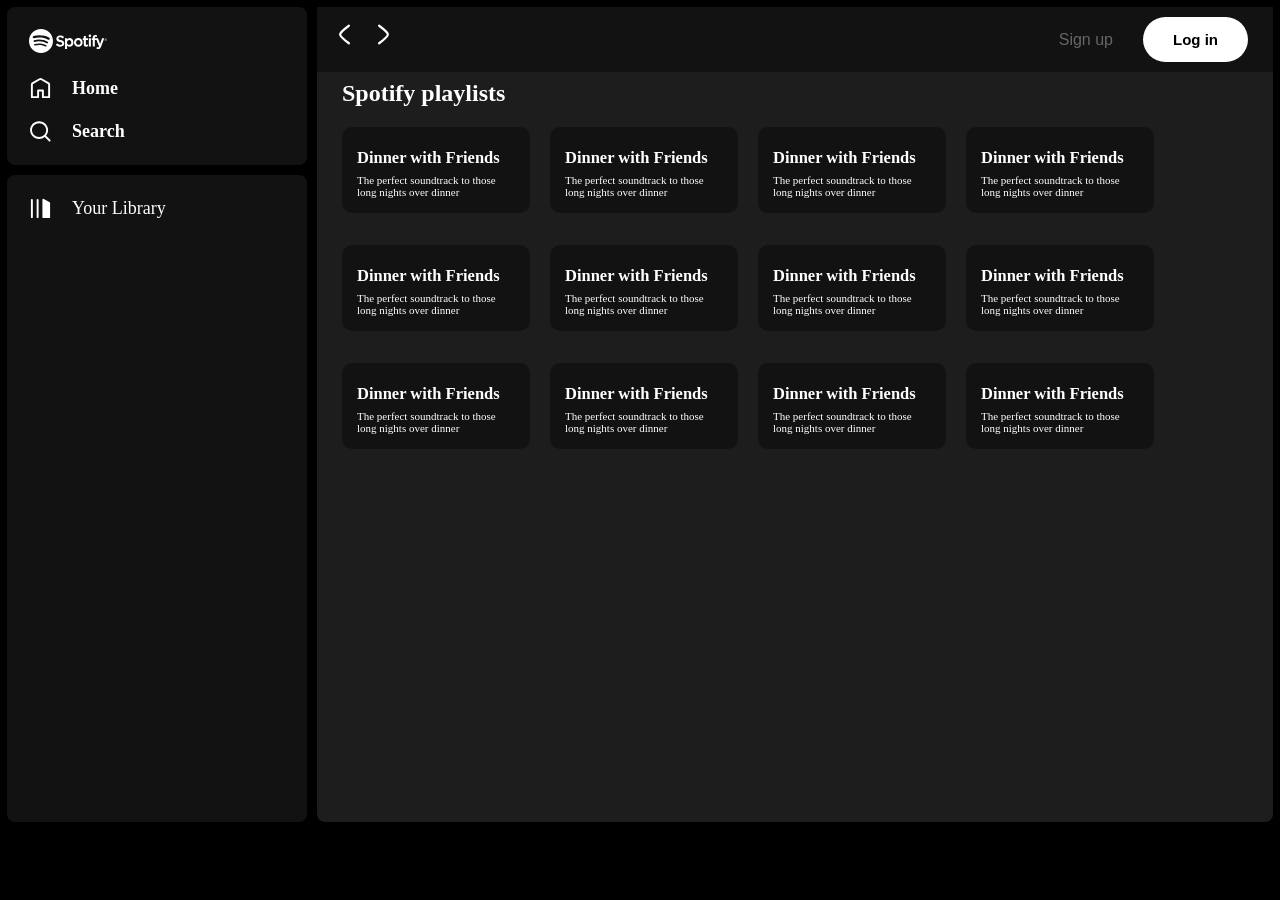
==== index.html @ 27148394 "initial commit" ====
<!DOCTYPE html>
<html lang="en">

<head>
    <meta charset="UTF-8">
    <meta name="viewport" content="width=device-width, initial-scale=1.0">
    <title>Spotify - Web Player: Music for everyone</title>
    <link rel="icon" href="https://open.spotifycdn.com/cdn/images/favicon.0f31d2ea.ico">
    <link rel="stylesheet" href="style.css">
</head>

<body>
    <div class="container">

        <!-- main container-left part -->
        <div class="left">

            <!-- main container-left-home part -->
            <div class="home">
                <svg class="invert logo " role="img" viewBox="0 0 78 24" aria-label="Spotify" aria-hidden="false"
                    height="24" data-encore-id="logoSpotify" class="Svg-sc-6c3c1v-0 dDJltW">
                    <title>Spotify</title>
                    <path
                        d="M31.8234 11.0782C29.8042 10.5836 29.4444 10.2376 29.4444 9.50832C29.4444 8.8202 30.077 8.35677 31.0159 8.35677C31.9262 8.35677 32.8296 8.70885 33.7765 9.43308C33.8051 9.45515 33.8407 9.46318 33.8763 9.45816C33.8937 9.45541 33.9104 9.4491 33.9253 9.43962C33.9403 9.43013 33.9532 9.41767 33.9633 9.40299L34.9496 7.97659C34.9691 7.9483 34.9774 7.91361 34.9728 7.87941C34.9682 7.84522 34.9511 7.81402 34.9249 7.79203C33.7982 6.86416 32.5291 6.41378 31.0456 6.41378C28.8653 6.41378 27.3422 7.75591 27.3422 9.67684C27.3422 11.7372 28.6567 12.4654 30.927 13.0292C32.8592 13.4856 33.1854 13.8688 33.1854 14.5529C33.1854 15.3102 32.5262 15.7817 31.4647 15.7817C30.2855 15.7817 29.3239 15.3744 28.2485 14.4185C28.2354 14.4066 28.22 14.3975 28.2033 14.3918C28.1866 14.3861 28.169 14.3839 28.1515 14.3853C28.1339 14.3867 28.1168 14.3917 28.1012 14.4C28.0856 14.4083 28.0719 14.4197 28.0607 14.4335L26.9547 15.7837C26.9322 15.8106 26.921 15.8454 26.9234 15.8806C26.9258 15.9158 26.9416 15.9487 26.9676 15.9722C28.2199 17.1188 29.7587 17.7236 31.4192 17.7236C33.7695 17.7236 35.2877 16.4066 35.2877 14.3683C35.2877 12.645 34.2845 11.6921 31.8234 11.0782ZM42.31 13.3873C42.31 14.8418 41.4363 15.8579 40.185 15.8579C38.9496 15.8579 38.0165 14.7966 38.0165 13.3873C38.0165 11.9789 38.9486 10.9177 40.186 10.9177C41.4165 10.9177 42.31 11.9559 42.31 13.3873ZM40.6041 9.03385C39.5861 9.03385 38.7499 9.44613 38.061 10.2897V9.3408C38.0613 9.30506 38.0476 9.27066 38.023 9.2451C37.9984 9.21955 37.9648 9.20491 37.9296 9.20438H36.1209C36.1033 9.20451 36.086 9.20814 36.0699 9.21507C36.0537 9.222 36.0391 9.23208 36.0268 9.24475C36.0145 9.25742 36.0048 9.27242 35.9982 9.2889C35.9916 9.30538 35.9883 9.32302 35.9884 9.3408V19.8873C35.9884 19.9626 36.0477 20.0237 36.1209 20.0237H37.9296C37.9648 20.0232 37.9984 20.0086 38.023 19.983C38.0476 19.9575 38.0613 19.9231 38.061 19.8873V16.5581C38.7509 17.3515 39.5861 17.7387 40.6041 17.7387C42.4968 17.7387 44.4123 16.2441 44.4123 13.3873C44.4123 10.5295 42.4968 9.03385 40.6041 9.03385ZM49.3235 15.8729C48.0267 15.8729 47.0502 14.8046 47.0502 13.3873C47.0502 11.9649 47.9931 10.9317 49.2938 10.9317C50.5985 10.9317 51.5819 12.001 51.5819 13.4194C51.5819 14.8408 50.6331 15.8729 49.3235 15.8729ZM49.3235 9.03486C46.8862 9.03486 44.9766 10.9608 44.9766 13.4184C44.9766 15.8499 46.8733 17.7557 49.2938 17.7557C51.739 17.7557 53.6545 15.8368 53.6545 13.3873C53.6545 10.9468 51.7529 9.03385 49.3235 9.03385V9.03486ZM58.8592 9.20438H56.8697V7.11795C56.8699 7.10013 56.8667 7.08243 56.8601 7.06589C56.8536 7.04935 56.8439 7.0343 56.8316 7.0216C56.8192 7.00891 56.8046 6.99883 56.7884 6.99195C56.7722 6.98507 56.7548 6.98152 56.7372 6.98153H54.9285C54.8935 6.98205 54.86 6.99655 54.8354 7.02189C54.8108 7.04723 54.797 7.08137 54.797 7.11694V9.20438H53.9273C53.9098 9.20451 53.8925 9.20815 53.8764 9.21509C53.8604 9.22203 53.8458 9.23213 53.8336 9.24481C53.8213 9.25749 53.8117 9.2725 53.8052 9.28898C53.7988 9.30545 53.7956 9.32306 53.7958 9.3408V10.9357C53.7958 11.0099 53.8551 11.0711 53.9273 11.0711H54.797V15.1969C54.797 16.864 55.6055 17.7096 57.2008 17.7096C57.8491 17.7096 58.3868 17.5722 58.8948 17.2763C58.9152 17.2644 58.9322 17.2474 58.944 17.2268C58.9558 17.2061 58.962 17.1827 58.962 17.1589V15.6402C58.962 15.6171 58.9561 15.5944 58.9451 15.5743C58.934 15.5541 58.9181 15.5371 58.8988 15.5249C58.8797 15.5128 58.8578 15.5059 58.8353 15.5048C58.8128 15.5038 58.7904 15.5086 58.7703 15.5188C58.4214 15.6994 58.0853 15.7817 57.7088 15.7817C57.1286 15.7817 56.8687 15.5108 56.8687 14.906V11.0701H58.8592C58.8768 11.07 58.8941 11.0664 58.9102 11.0594C58.9264 11.0525 58.941 11.0424 58.9533 11.0298C58.9656 11.0171 58.9753 11.0021 58.9819 10.9856C58.9885 10.9691 58.9918 10.9515 58.9917 10.9337V9.33879C58.9918 9.32106 58.9885 9.30347 58.9819 9.28705C58.9753 9.27062 58.9655 9.25569 58.9532 9.2431C58.9409 9.23051 58.9263 9.22052 58.9101 9.2137C58.894 9.20689 58.8767 9.20338 58.8592 9.20338V9.20438ZM65.7926 9.21241V8.95662C65.7926 8.20229 66.0743 7.86525 66.7069 7.86525C67.0834 7.86525 67.3869 7.94249 67.7259 8.05885C67.7458 8.06532 67.7669 8.06688 67.7876 8.06339C67.8082 8.0599 67.8277 8.05146 67.8445 8.03879C67.8617 8.02619 67.8757 8.0096 67.8853 7.99041C67.8949 7.97122 67.8999 7.94998 67.8998 7.92845V6.36563C67.9001 6.33654 67.891 6.30815 67.8741 6.28466C67.8572 6.26118 67.8333 6.24384 67.8059 6.23523C67.3194 6.08322 66.8126 6.00877 66.3036 6.01455C64.6333 6.01455 63.7497 6.97952 63.7497 8.80314V9.19635H62.8809C62.8457 9.19662 62.812 9.211 62.7872 9.23637C62.7624 9.26174 62.7485 9.29603 62.7485 9.33177V10.9347C62.7485 11.0099 62.8078 11.0711 62.8809 11.0711H63.7507V17.4348C63.7507 17.51 63.809 17.5702 63.8821 17.5702H65.6908C65.763 17.5702 65.8223 17.51 65.8223 17.4348V11.0701H67.5114L70.098 17.4317C69.8044 18.1008 69.5148 18.2342 69.1214 18.2342C68.8022 18.2342 68.4671 18.1359 68.1232 17.9433C68.1073 17.9346 68.0898 17.9292 68.0718 17.9275C68.0538 17.9257 68.0357 17.9277 68.0184 17.9333C68.0012 17.9395 67.9854 17.9491 67.9719 17.9617C67.9585 17.9743 67.9478 17.9896 67.9403 18.0065L67.3276 19.3858C67.3133 19.4168 67.3112 19.4522 67.3217 19.4848C67.3321 19.5174 67.3544 19.5447 67.3839 19.5613C67.9715 19.9033 68.6389 20.0787 69.3162 20.0689C70.6504 20.0689 71.3888 19.4309 72.0401 17.7136L75.1772 9.39697C75.1851 9.37633 75.1879 9.35406 75.1855 9.33206C75.1831 9.31005 75.1755 9.28896 75.1633 9.27058C75.1514 9.25244 75.1352 9.23756 75.1162 9.22724C75.0973 9.21693 75.0761 9.21149 75.0546 9.2114H73.1718C73.1441 9.21153 73.1172 9.22039 73.0947 9.23674C73.0722 9.25309 73.0553 9.27614 73.0462 9.30268L71.1179 14.9541L69.0058 9.29867C68.9965 9.27304 68.9797 9.25092 68.9576 9.23531C68.9355 9.21971 68.9092 9.21136 68.8823 9.2114H65.7926V9.21241ZM61.7729 9.20438H59.9642C59.929 9.20491 59.8954 9.21955 59.8708 9.2451C59.8462 9.27066 59.8325 9.30506 59.8328 9.3408V17.4348C59.8328 17.51 59.8921 17.5702 59.9652 17.5702H61.7739C61.8461 17.5702 61.9054 17.51 61.9054 17.4348V9.3398C61.9054 9.30406 61.8915 9.26976 61.8666 9.2444C61.8418 9.21903 61.8082 9.20464 61.7729 9.20438ZM60.8775 5.51902C60.5318 5.52114 60.2011 5.6624 59.958 5.91179C59.7148 6.16117 59.5792 6.49829 59.5807 6.84912C59.5798 7.023 59.6127 7.19536 59.6774 7.35636C59.7421 7.51736 59.8375 7.66384 59.958 7.78745C60.0785 7.91105 60.2218 8.00936 60.3797 8.07675C60.5377 8.14414 60.7071 8.1793 60.8785 8.18022C61.2243 8.1781 61.5552 8.0367 61.7983 7.7871C62.0415 7.53749 62.177 7.20012 62.1752 6.84912C62.1752 6.11385 61.5931 5.51902 60.8775 5.51902ZM76.7951 10.0099H76.464V10.4432H76.7951C76.9602 10.4432 77.059 10.3599 77.059 10.2265C77.059 10.0851 76.9602 10.0099 76.7951 10.0099ZM77.0096 10.6278L77.3704 11.1454H77.0659L76.7427 10.6709H76.464V11.1454H76.21V9.77414H76.805C77.1154 9.77414 77.3199 9.93764 77.3199 10.2115C77.3243 10.3067 77.2956 10.4005 77.2389 10.4765C77.1822 10.5526 77.1011 10.6061 77.0096 10.6278ZM76.7279 9.31873C76.0756 9.31873 75.5824 9.85037 75.5824 10.5014C75.5824 11.1514 76.0726 11.676 76.721 11.676C77.3733 11.676 77.8675 11.1444 77.8675 10.4934C77.8675 9.84335 77.3763 9.31873 76.7279 9.31873ZM76.721 11.8064C76.5529 11.806 76.3865 11.7719 76.2315 11.706C76.0764 11.6401 75.9357 11.5437 75.8175 11.4224C75.6993 11.3012 75.6058 11.1573 75.5426 10.9993C75.4794 10.8412 75.4475 10.672 75.449 10.5014C75.449 9.78517 76.0123 9.18833 76.7279 9.18833C76.896 9.18872 77.0624 9.22285 77.2174 9.28874C77.3725 9.35464 77.5132 9.451 77.6314 9.57229C77.7496 9.69358 77.8431 9.8374 77.9063 9.99547C77.9696 10.1535 78.0014 10.3228 77.9999 10.4934C77.9999 11.2096 77.4366 11.8074 76.721 11.8074V11.8064Z M19.0985 10.6382C15.2302 8.34115 8.85004 8.13001 5.15734 9.25061C4.56443 9.4307 3.93745 9.09586 3.75774 8.50285C3.57803 7.90967 3.91237 7.283 4.50579 7.10274C8.74454 5.81575 15.7911 6.06437 20.244 8.70775C20.7776 9.02438 20.9524 9.71333 20.6363 10.2458C20.3199 10.7793 19.6303 10.9549 19.0985 10.6382ZM17.6847 14.3488C14.4602 12.3664 9.54258 11.7923 5.72724 12.9502C5.23257 13.0996 4.71006 12.8208 4.55976 12.327C4.41084 11.8322 4.68965 11.3109 5.1838 11.1605C9.54206 9.83755 14.9602 10.4784 18.6638 12.7544C19.1038 13.0254 19.2424 13.6014 18.9717 14.0407C18.7003 14.481 18.1247 14.6191 17.6847 14.3488ZM16.475 17.5571C13.657 15.8349 10.1104 15.446 5.93306 16.4002C5.53058 16.4923 5.12966 16.2401 5.03782 15.8377C4.94546 15.4352 5.19677 15.0339 5.60011 14.9421C10.1715 13.8972 14.0923 14.3469 17.2554 16.2796C17.6079 16.4949 17.7191 16.9557 17.5034 17.3084C17.2879 17.6619 16.8275 17.7727 16.475 17.5571ZM0 11.9998C0 18.6277 5.37285 24 12 24C18.6277 24 24 18.6277 24 11.9998C24 5.37264 18.6277 0 12 0C5.37285 0 0 5.37264 0 11.9998Z">
                    </path>
                </svg>

                <li><svg class="invert" data-encore-id="icon" role="img" aria-hidden="true"
                        class="Svg-sc-ytk21e-0 bneLcE home-icon" viewBox="0 0 24 24">
                        <path
                            d="M12.5 3.247a1 1 0 0 0-1 0L4 7.577V20h4.5v-6a1 1 0 0 1 1-1h5a1 1 0 0 1 1 1v6H20V7.577l-7.5-4.33zm-2-1.732a3 3 0 0 1 3 0l7.5 4.33a2 2 0 0 1 1 1.732V21a1 1 0 0 1-1 1h-6.5a1 1 0 0 1-1-1v-6h-3v6a1 1 0 0 1-1 1H3a1 1 0 0 1-1-1V7.577a2 2 0 0 1 1-1.732l7.5-4.33z">
                        </path>
                    </svg><b>Home</b></li>

                <li><svg class="invert" data-encore-id="icon" role="img" aria-hidden="true"
                        class="Svg-sc-ytk21e-0 bneLcE search-icon" viewBox="0 0 24 24"><svg width="24" height="24"
                            viewBox="0 0 24 24" xmlns="http://www.w3.org/2000/svg">
                            <path
                                d="M10.533 1.27893C5.35215 1.27893 1.12598 5.41887 1.12598 10.5579C1.12598 15.697 5.35215 19.8369 10.533 19.8369C12.767 19.8369 14.8235 19.0671 16.4402 17.7794L20.7929 22.132C21.1834 22.5226 21.8166 22.5226 22.2071 22.132C22.5976 21.7415 22.5976 21.1083 22.2071 20.7178L17.8634 16.3741C19.1616 14.7849 19.94 12.7634 19.94 10.5579C19.94 5.41887 15.7138 1.27893 10.533 1.27893ZM3.12598 10.5579C3.12598 6.55226 6.42768 3.27893 10.533 3.27893C14.6383 3.27893 17.94 6.55226 17.94 10.5579C17.94 14.5636 14.6383 17.8369 10.533 17.8369C6.42768 17.8369 3.12598 14.5636 3.12598 10.5579Z">
                            </path>
                        </svg>
                    </svg><b>Search</b></li>
            </div>

            <!--main container-left-library part -->
            <div class="library">
                <li><svg class="invert" data-encore-id="icon" role="img" aria-hidden="true" viewBox="0 0 24 24"
                        class="Svg-sc-ytk21e-0 bneLcE">
                        <path
                            d="M3 22a1 1 0 0 1-1-1V3a1 1 0 0 1 2 0v18a1 1 0 0 1-1 1zM15.5 2.134A1 1 0 0 0 14 3v18a1 1 0 0 0 1 1h6a1 1 0 0 0 1-1V6.464a1 1 0 0 0-.5-.866l-6-3.464zM9 2a1 1 0 0 0-1 1v18a1 1 0 1 0 2 0V3a1 1 0 0 0-1-1z">
                        </path>
                    </svg>Your Library</li>

                <!--main container-left-library-footer part -->
            </div>
        </div>

        <!-- main container-right part -->
        <div class="right">

            <!-- main container-right-header part -->
            <div class="header">
                <!-- main container-right-header-nav part -->
                <div class="nav">
                    <img src="leftnav.svg" alt="leftnav">
                    <img src="rightnav.svg" alt="rightnav">
                </div>
                <!-- main container-right-header-buttn part -->
                <div class="buttn">
                    <button>Sign up</button>
                    <button>Log in</button>
                </div>
            </div>

             <!-- main container-right-spotifyplaylist part -->
             <div class="spotifyplaylist">
                <h2>Spotify playlists</h2>

                <!-- main container-right-spotifyplaylist-card part -->
                <div class="cardcollection">
                <div class="card">
                    <img aria-hidden="false" draggable="false" loading="lazy" src="https://i.scdn.co/image/ab67706f000000026e515187c071e45918e9f0de" data-testid="card-image" alt="" class="mMx2LUixlnN_Fu45JpFB SKJSok3LfyedjZjujmFt Yn2Ei5QZn19gria6LjZj">
                  <h2>Dinner with Friends</h2>
                  <p>The perfect soundtrack to those long nights over dinner</p>
                </div>

                <div class="card">
                    <img aria-hidden="false" draggable="false" loading="lazy" src="https://i.scdn.co/image/ab67706f000000026e515187c071e45918e9f0de" data-testid="card-image" alt="" class="mMx2LUixlnN_Fu45JpFB SKJSok3LfyedjZjujmFt Yn2Ei5QZn19gria6LjZj">
                  <h2>Dinner with Friends</h2>
                  <p>The perfect soundtrack to those long nights over dinner</p>
                </div>

                <div class="card">
                    <img aria-hidden="false" draggable="false" loading="lazy" src="https://i.scdn.co/image/ab67706f000000026e515187c071e45918e9f0de" data-testid="card-image" alt="" class="mMx2LUixlnN_Fu45JpFB SKJSok3LfyedjZjujmFt Yn2Ei5QZn19gria6LjZj">
                  <h2>Dinner with Friends</h2>
                  <p>The perfect soundtrack to those long nights over dinner</p>
                </div>

                <div class="card">
                    <img aria-hidden="false" draggable="false" loading="lazy" src="https://i.scdn.co/image/ab67706f000000026e515187c071e45918e9f0de" data-testid="card-image" alt="" class="mMx2LUixlnN_Fu45JpFB SKJSok3LfyedjZjujmFt Yn2Ei5QZn19gria6LjZj">
                  <h2>Dinner with Friends</h2>
                  <p>The perfect soundtrack to those long nights over dinner</p>
                </div>

                <div class="card">
                    <img aria-hidden="false" draggable="false" loading="lazy" src="https://i.scdn.co/image/ab67706f000000026e515187c071e45918e9f0de" data-testid="card-image" alt="" class="mMx2LUixlnN_Fu45JpFB SKJSok3LfyedjZjujmFt Yn2Ei5QZn19gria6LjZj">
                  <h2>Dinner with Friends</h2>
                  <p>The perfect soundtrack to those long nights over dinner</p>
                </div>

                <div class="card">
                    <img aria-hidden="false" draggable="false" loading="lazy" src="https://i.scdn.co/image/ab67706f000000026e515187c071e45918e9f0de" data-testid="card-image" alt="" class="mMx2LUixlnN_Fu45JpFB SKJSok3LfyedjZjujmFt Yn2Ei5QZn19gria6LjZj">
                  <h2>Dinner with Friends</h2>
                  <p>The perfect soundtrack to those long nights over dinner</p>
                </div>

                <div class="card">
                    <img aria-hidden="false" draggable="false" loading="lazy" src="https://i.scdn.co/image/ab67706f000000026e515187c071e45918e9f0de" data-testid="card-image" alt="" class="mMx2LUixlnN_Fu45JpFB SKJSok3LfyedjZjujmFt Yn2Ei5QZn19gria6LjZj">
                  <h2>Dinner with Friends</h2>
                  <p>The perfect soundtrack to those long nights over dinner</p>
                </div>

                <div class="card">
                    <img aria-hidden="false" draggable="false" loading="lazy" src="https://i.scdn.co/image/ab67706f000000026e515187c071e45918e9f0de" data-testid="card-image" alt="" class="mMx2LUixlnN_Fu45JpFB SKJSok3LfyedjZjujmFt Yn2Ei5QZn19gria6LjZj">
                  <h2>Dinner with Friends</h2>
                  <p>The perfect soundtrack to those long nights over dinner</p>
                </div>

                <div class="card">
                    <img aria-hidden="false" draggable="false" loading="lazy" src="https://i.scdn.co/image/ab67706f000000026e515187c071e45918e9f0de" data-testid="card-image" alt="" class="mMx2LUixlnN_Fu45JpFB SKJSok3LfyedjZjujmFt Yn2Ei5QZn19gria6LjZj">
                  <h2>Dinner with Friends</h2>
                  <p>The perfect soundtrack to those long nights over dinner</p>
                </div>

                <div class="card">
                    <img aria-hidden="false" draggable="false" loading="lazy" src="https://i.scdn.co/image/ab67706f000000026e515187c071e45918e9f0de" data-testid="card-image" alt="" class="mMx2LUixlnN_Fu45JpFB SKJSok3LfyedjZjujmFt Yn2Ei5QZn19gria6LjZj">
                  <h2>Dinner with Friends</h2>
                  <p>The perfect soundtrack to those long nights over dinner</p>
                </div>

                <div class="card">
                    <img aria-hidden="false" draggable="false" loading="lazy" src="https://i.scdn.co/image/ab67706f000000026e515187c071e45918e9f0de" data-testid="card-image" alt="" class="mMx2LUixlnN_Fu45JpFB SKJSok3LfyedjZjujmFt Yn2Ei5QZn19gria6LjZj">
                  <h2>Dinner with Friends</h2>
                  <p>The perfect soundtrack to those long nights over dinner</p>
                </div>

                <div class="card">
                    <img aria-hidden="false" draggable="false" loading="lazy" src="https://i.scdn.co/image/ab67706f000000026e515187c071e45918e9f0de" data-testid="card-image" alt="" class="mMx2LUixlnN_Fu45JpFB SKJSok3LfyedjZjujmFt Yn2Ei5QZn19gria6LjZj">
                  <h2>Dinner with Friends</h2>
                  <p>The perfect soundtrack to those long nights over dinner</p>
                </div>

            </div>


             </div>

        </div>

    </div>

</body>

</html>
---- style.css ----
* {
    margin: 0;
    padding: 0;
}

body {
    background-color: black;
    color: white;
}

.invert {
    filter: invert(1);
}

/* main container*/
.container {
    display: flex;
    gap: 10px;
    padding: 7px;
}

/* container-left part of container */
.left {
    display: flex;
    flex-direction: column;
    gap: 10px;
}

/* container-left-home part */
.home {
    width: 20vw;
    background-color: #121212;
    color: white;
    border-radius: 8px;
    padding: 22px;
}

.home li {
    list-style: none;
    display: flex;
    align-items: center;
    margin-top: 20px;
    gap: 20px;
    font-size: large;
}

.home li svg {
    width: 23px;
}

/* container-left-library part */
.library {
    width: 20vw;
    background-color: #121212;
    color: white;
    border-radius: 8px;
    padding: 22px;
    height: 67vh;
}

.library li {
    list-style: none;
    display: flex;
    align-items: center;
    gap: 20px;
    font-size: large;
}

.library li svg {
    width: 23px;
}


/* container-right part of container */
.right {
    width: 80vw;
    border-radius: 8px;
    background-color:#1e1d1d;
}

/* container-right-header part of container */
.right .header{
    display: flex;
    justify-content: space-between;
    padding: 10px;
    color: white;
    background-color: #121212;
}

.right .header .nav img{
    width: 35px;
}

.right .header .buttn{
    display: flex;
    gap: 30px;
}
.right .header .buttn button{
    background-color: #121212;
    border: none; 
}

.right .header .buttn > :first-child{
    color: rgb(105, 101, 101);
    font-size: 16px;
    font-weight: 900px;
}

.right .header .buttn >:nth-child(2){
    color: black;
    background-color: #fff;
    border-radius: 28px;
    padding: 14px 30px;
    font-weight: 600;
    font-size: 15px;
    margin-right: 15px;
}

/* container-right-spotifylists part of container */
.spotifyplaylist{
    padding: 8px 25px;
}

.spotifyplaylist > :first-child{
    margin-bottom: 8px;
}


.cardcollection{
    display: flex;
    gap: 20px;
    flex-wrap: wrap;
   overflow-y: scroll;
    max-height: 70vh;
}

/* container-right-spotifylists cards  part of container */
.card{
    width: 158px;
    font-size: 11px;
    display: flex;
    flex-direction: column;
    padding: 15px;
    margin-top: 12px;
    border-radius: 10px;
    gap: 6px;
    background-color: #121212;
    
}

.card img{
    width: 100%;
    object-fit: contain;
    border-radius: 6px;
}
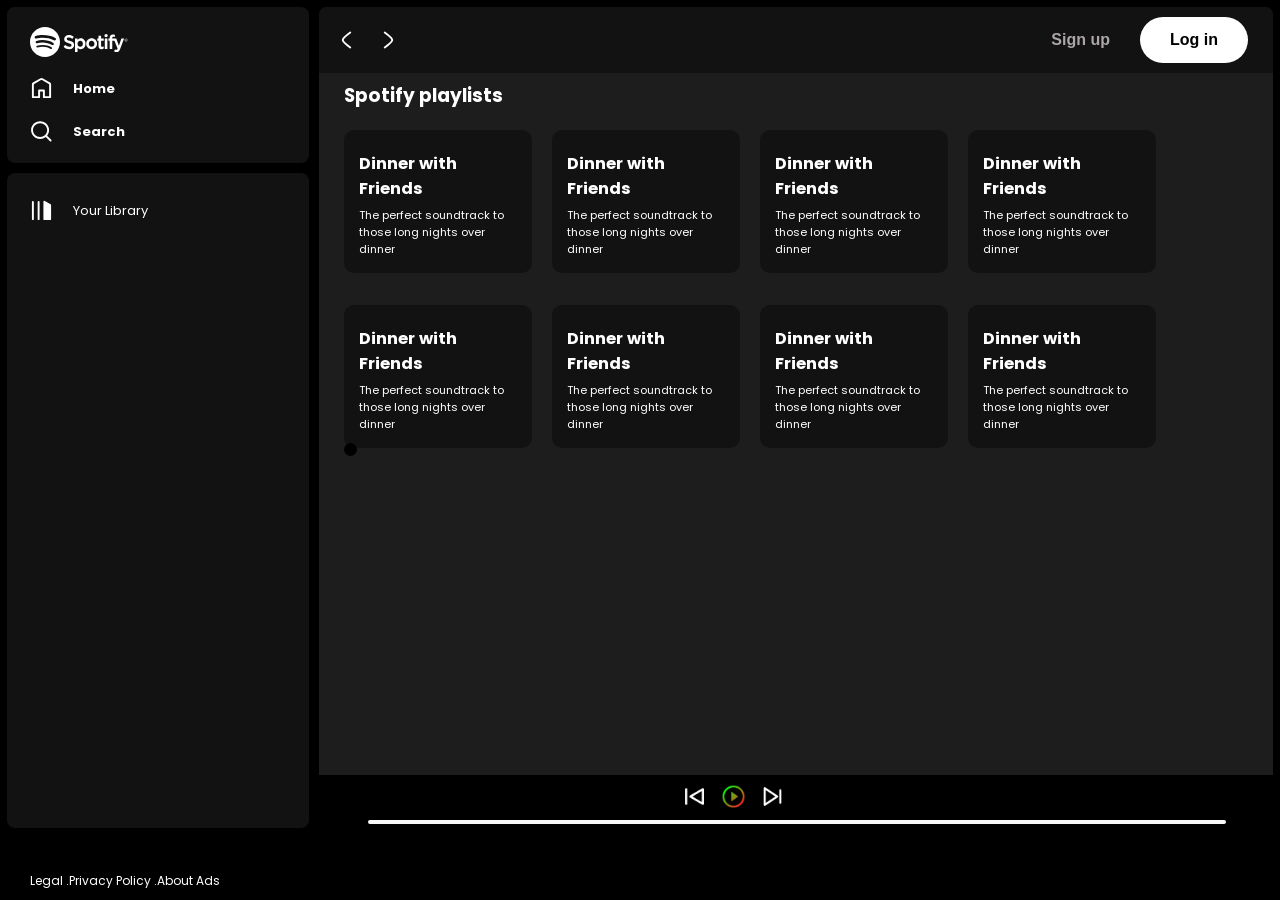
==== commit 7b88a761: "add javascript file and responsive navbar and playbar" ====
--- a/index.html
+++ b/index.html
@@ -2,162 +2,176 @@
 <html lang="en">
 
 <head>
-    <meta charset="UTF-8">
-    <meta name="viewport" content="width=device-width, initial-scale=1.0">
-    <title>Spotify - Web Player: Music for everyone</title>
-    <link rel="icon" href="https://open.spotifycdn.com/cdn/images/favicon.0f31d2ea.ico">
-    <link rel="stylesheet" href="style.css">
+  <meta charset="UTF-8">
+  <meta name="viewport" content="width=device-width, initial-scale=1.0">
+  <title>Spotify - Web Player: Music for everyone</title>
+  <link rel="icon" href="https://open.spotifycdn.com/cdn/images/favicon.0f31d2ea.ico">
+  <link rel="stylesheet" href="style.css">
 </head>
 
 <body>
-    <div class="container">
+  <div class="container">
+    <!-- main container-left part -->
+    <div class="left">
 
-        <!-- main container-left part -->
-        <div class="left">
+      <!-- main container-left-home part -->
+      <div class="home">
+        <div class="closlogo">
+          <svg class="invert logo " role="img" viewBox="0 0 78 24" aria-label="Spotify" aria-hidden="false" height="30"
+            data-encore-id="logoSpotify" class="Svg-sc-6c3c1v-0 dDJltW">
+            <title>Spotify</title>
+            <path
+              d="M31.8234 11.0782C29.8042 10.5836 29.4444 10.2376 29.4444 9.50832C29.4444 8.8202 30.077 8.35677 31.0159 8.35677C31.9262 8.35677 32.8296 8.70885 33.7765 9.43308C33.8051 9.45515 33.8407 9.46318 33.8763 9.45816C33.8937 9.45541 33.9104 9.4491 33.9253 9.43962C33.9403 9.43013 33.9532 9.41767 33.9633 9.40299L34.9496 7.97659C34.9691 7.9483 34.9774 7.91361 34.9728 7.87941C34.9682 7.84522 34.9511 7.81402 34.9249 7.79203C33.7982 6.86416 32.5291 6.41378 31.0456 6.41378C28.8653 6.41378 27.3422 7.75591 27.3422 9.67684C27.3422 11.7372 28.6567 12.4654 30.927 13.0292C32.8592 13.4856 33.1854 13.8688 33.1854 14.5529C33.1854 15.3102 32.5262 15.7817 31.4647 15.7817C30.2855 15.7817 29.3239 15.3744 28.2485 14.4185C28.2354 14.4066 28.22 14.3975 28.2033 14.3918C28.1866 14.3861 28.169 14.3839 28.1515 14.3853C28.1339 14.3867 28.1168 14.3917 28.1012 14.4C28.0856 14.4083 28.0719 14.4197 28.0607 14.4335L26.9547 15.7837C26.9322 15.8106 26.921 15.8454 26.9234 15.8806C26.9258 15.9158 26.9416 15.9487 26.9676 15.9722C28.2199 17.1188 29.7587 17.7236 31.4192 17.7236C33.7695 17.7236 35.2877 16.4066 35.2877 14.3683C35.2877 12.645 34.2845 11.6921 31.8234 11.0782ZM42.31 13.3873C42.31 14.8418 41.4363 15.8579 40.185 15.8579C38.9496 15.8579 38.0165 14.7966 38.0165 13.3873C38.0165 11.9789 38.9486 10.9177 40.186 10.9177C41.4165 10.9177 42.31 11.9559 42.31 13.3873ZM40.6041 9.03385C39.5861 9.03385 38.7499 9.44613 38.061 10.2897V9.3408C38.0613 9.30506 38.0476 9.27066 38.023 9.2451C37.9984 9.21955 37.9648 9.20491 37.9296 9.20438H36.1209C36.1033 9.20451 36.086 9.20814 36.0699 9.21507C36.0537 9.222 36.0391 9.23208 36.0268 9.24475C36.0145 9.25742 36.0048 9.27242 35.9982 9.2889C35.9916 9.30538 35.9883 9.32302 35.9884 9.3408V19.8873C35.9884 19.9626 36.0477 20.0237 36.1209 20.0237H37.9296C37.9648 20.0232 37.9984 20.0086 38.023 19.983C38.0476 19.9575 38.0613 19.9231 38.061 19.8873V16.5581C38.7509 17.3515 39.5861 17.7387 40.6041 17.7387C42.4968 17.7387 44.4123 16.2441 44.4123 13.3873C44.4123 10.5295 42.4968 9.03385 40.6041 9.03385ZM49.3235 15.8729C48.0267 15.8729 47.0502 14.8046 47.0502 13.3873C47.0502 11.9649 47.9931 10.9317 49.2938 10.9317C50.5985 10.9317 51.5819 12.001 51.5819 13.4194C51.5819 14.8408 50.6331 15.8729 49.3235 15.8729ZM49.3235 9.03486C46.8862 9.03486 44.9766 10.9608 44.9766 13.4184C44.9766 15.8499 46.8733 17.7557 49.2938 17.7557C51.739 17.7557 53.6545 15.8368 53.6545 13.3873C53.6545 10.9468 51.7529 9.03385 49.3235 9.03385V9.03486ZM58.8592 9.20438H56.8697V7.11795C56.8699 7.10013 56.8667 7.08243 56.8601 7.06589C56.8536 7.04935 56.8439 7.0343 56.8316 7.0216C56.8192 7.00891 56.8046 6.99883 56.7884 6.99195C56.7722 6.98507 56.7548 6.98152 56.7372 6.98153H54.9285C54.8935 6.98205 54.86 6.99655 54.8354 7.02189C54.8108 7.04723 54.797 7.08137 54.797 7.11694V9.20438H53.9273C53.9098 9.20451 53.8925 9.20815 53.8764 9.21509C53.8604 9.22203 53.8458 9.23213 53.8336 9.24481C53.8213 9.25749 53.8117 9.2725 53.8052 9.28898C53.7988 9.30545 53.7956 9.32306 53.7958 9.3408V10.9357C53.7958 11.0099 53.8551 11.0711 53.9273 11.0711H54.797V15.1969C54.797 16.864 55.6055 17.7096 57.2008 17.7096C57.8491 17.7096 58.3868 17.5722 58.8948 17.2763C58.9152 17.2644 58.9322 17.2474 58.944 17.2268C58.9558 17.2061 58.962 17.1827 58.962 17.1589V15.6402C58.962 15.6171 58.9561 15.5944 58.9451 15.5743C58.934 15.5541 58.9181 15.5371 58.8988 15.5249C58.8797 15.5128 58.8578 15.5059 58.8353 15.5048C58.8128 15.5038 58.7904 15.5086 58.7703 15.5188C58.4214 15.6994 58.0853 15.7817 57.7088 15.7817C57.1286 15.7817 56.8687 15.5108 56.8687 14.906V11.0701H58.8592C58.8768 11.07 58.8941 11.0664 58.9102 11.0594C58.9264 11.0525 58.941 11.0424 58.9533 11.0298C58.9656 11.0171 58.9753 11.0021 58.9819 10.9856C58.9885 10.9691 58.9918 10.9515 58.9917 10.9337V9.33879C58.9918 9.32106 58.9885 9.30347 58.9819 9.28705C58.9753 9.27062 58.9655 9.25569 58.9532 9.2431C58.9409 9.23051 58.9263 9.22052 58.9101 9.2137C58.894 9.20689 58.8767 9.20338 58.8592 9.20338V9.20438ZM65.7926 9.21241V8.95662C65.7926 8.20229 66.0743 7.86525 66.7069 7.86525C67.0834 7.86525 67.3869 7.94249 67.7259 8.05885C67.7458 8.06532 67.7669 8.06688 67.7876 8.06339C67.8082 8.0599 67.8277 8.05146 67.8445 8.03879C67.8617 8.02619 67.8757 8.0096 67.8853 7.99041C67.8949 7.97122 67.8999 7.94998 67.8998 7.92845V6.36563C67.9001 6.33654 67.891 6.30815 67.8741 6.28466C67.8572 6.26118 67.8333 6.24384 67.8059 6.23523C67.3194 6.08322 66.8126 6.00877 66.3036 6.01455C64.6333 6.01455 63.7497 6.97952 63.7497 8.80314V9.19635H62.8809C62.8457 9.19662 62.812 9.211 62.7872 9.23637C62.7624 9.26174 62.7485 9.29603 62.7485 9.33177V10.9347C62.7485 11.0099 62.8078 11.0711 62.8809 11.0711H63.7507V17.4348C63.7507 17.51 63.809 17.5702 63.8821 17.5702H65.6908C65.763 17.5702 65.8223 17.51 65.8223 17.4348V11.0701H67.5114L70.098 17.4317C69.8044 18.1008 69.5148 18.2342 69.1214 18.2342C68.8022 18.2342 68.4671 18.1359 68.1232 17.9433C68.1073 17.9346 68.0898 17.9292 68.0718 17.9275C68.0538 17.9257 68.0357 17.9277 68.0184 17.9333C68.0012 17.9395 67.9854 17.9491 67.9719 17.9617C67.9585 17.9743 67.9478 17.9896 67.9403 18.0065L67.3276 19.3858C67.3133 19.4168 67.3112 19.4522 67.3217 19.4848C67.3321 19.5174 67.3544 19.5447 67.3839 19.5613C67.9715 19.9033 68.6389 20.0787 69.3162 20.0689C70.6504 20.0689 71.3888 19.4309 72.0401 17.7136L75.1772 9.39697C75.1851 9.37633 75.1879 9.35406 75.1855 9.33206C75.1831 9.31005 75.1755 9.28896 75.1633 9.27058C75.1514 9.25244 75.1352 9.23756 75.1162 9.22724C75.0973 9.21693 75.0761 9.21149 75.0546 9.2114H73.1718C73.1441 9.21153 73.1172 9.22039 73.0947 9.23674C73.0722 9.25309 73.0553 9.27614 73.0462 9.30268L71.1179 14.9541L69.0058 9.29867C68.9965 9.27304 68.9797 9.25092 68.9576 9.23531C68.9355 9.21971 68.9092 9.21136 68.8823 9.2114H65.7926V9.21241ZM61.7729 9.20438H59.9642C59.929 9.20491 59.8954 9.21955 59.8708 9.2451C59.8462 9.27066 59.8325 9.30506 59.8328 9.3408V17.4348C59.8328 17.51 59.8921 17.5702 59.9652 17.5702H61.7739C61.8461 17.5702 61.9054 17.51 61.9054 17.4348V9.3398C61.9054 9.30406 61.8915 9.26976 61.8666 9.2444C61.8418 9.21903 61.8082 9.20464 61.7729 9.20438ZM60.8775 5.51902C60.5318 5.52114 60.2011 5.6624 59.958 5.91179C59.7148 6.16117 59.5792 6.49829 59.5807 6.84912C59.5798 7.023 59.6127 7.19536 59.6774 7.35636C59.7421 7.51736 59.8375 7.66384 59.958 7.78745C60.0785 7.91105 60.2218 8.00936 60.3797 8.07675C60.5377 8.14414 60.7071 8.1793 60.8785 8.18022C61.2243 8.1781 61.5552 8.0367 61.7983 7.7871C62.0415 7.53749 62.177 7.20012 62.1752 6.84912C62.1752 6.11385 61.5931 5.51902 60.8775 5.51902ZM76.7951 10.0099H76.464V10.4432H76.7951C76.9602 10.4432 77.059 10.3599 77.059 10.2265C77.059 10.0851 76.9602 10.0099 76.7951 10.0099ZM77.0096 10.6278L77.3704 11.1454H77.0659L76.7427 10.6709H76.464V11.1454H76.21V9.77414H76.805C77.1154 9.77414 77.3199 9.93764 77.3199 10.2115C77.3243 10.3067 77.2956 10.4005 77.2389 10.4765C77.1822 10.5526 77.1011 10.6061 77.0096 10.6278ZM76.7279 9.31873C76.0756 9.31873 75.5824 9.85037 75.5824 10.5014C75.5824 11.1514 76.0726 11.676 76.721 11.676C77.3733 11.676 77.8675 11.1444 77.8675 10.4934C77.8675 9.84335 77.3763 9.31873 76.7279 9.31873ZM76.721 11.8064C76.5529 11.806 76.3865 11.7719 76.2315 11.706C76.0764 11.6401 75.9357 11.5437 75.8175 11.4224C75.6993 11.3012 75.6058 11.1573 75.5426 10.9993C75.4794 10.8412 75.4475 10.672 75.449 10.5014C75.449 9.78517 76.0123 9.18833 76.7279 9.18833C76.896 9.18872 77.0624 9.22285 77.2174 9.28874C77.3725 9.35464 77.5132 9.451 77.6314 9.57229C77.7496 9.69358 77.8431 9.8374 77.9063 9.99547C77.9696 10.1535 78.0014 10.3228 77.9999 10.4934C77.9999 11.2096 77.4366 11.8074 76.721 11.8074V11.8064Z M19.0985 10.6382C15.2302 8.34115 8.85004 8.13001 5.15734 9.25061C4.56443 9.4307 3.93745 9.09586 3.75774 8.50285C3.57803 7.90967 3.91237 7.283 4.50579 7.10274C8.74454 5.81575 15.7911 6.06437 20.244 8.70775C20.7776 9.02438 20.9524 9.71333 20.6363 10.2458C20.3199 10.7793 19.6303 10.9549 19.0985 10.6382ZM17.6847 14.3488C14.4602 12.3664 9.54258 11.7923 5.72724 12.9502C5.23257 13.0996 4.71006 12.8208 4.55976 12.327C4.41084 11.8322 4.68965 11.3109 5.1838 11.1605C9.54206 9.83755 14.9602 10.4784 18.6638 12.7544C19.1038 13.0254 19.2424 13.6014 18.9717 14.0407C18.7003 14.481 18.1247 14.6191 17.6847 14.3488ZM16.475 17.5571C13.657 15.8349 10.1104 15.446 5.93306 16.4002C5.53058 16.4923 5.12966 16.2401 5.03782 15.8377C4.94546 15.4352 5.19677 15.0339 5.60011 14.9421C10.1715 13.8972 14.0923 14.3469 17.2554 16.2796C17.6079 16.4949 17.7191 16.9557 17.5034 17.3084C17.2879 17.6619 16.8275 17.7727 16.475 17.5571ZM0 11.9998C0 18.6277 5.37285 24 12 24C18.6277 24 24 18.6277 24 11.9998C24 5.37264 18.6277 0 12 0C5.37285 0 0 5.37264 0 11.9998Z">
+            </path>
+          </svg>
 
-            <!-- main container-left-home part -->
-            <div class="home">
-                <svg class="invert logo " role="img" viewBox="0 0 78 24" aria-label="Spotify" aria-hidden="false"
-                    height="24" data-encore-id="logoSpotify" class="Svg-sc-6c3c1v-0 dDJltW">
-                    <title>Spotify</title>
-                    <path
-                        d="M31.8234 11.0782C29.8042 10.5836 29.4444 10.2376 29.4444 9.50832C29.4444 8.8202 30.077 8.35677 31.0159 8.35677C31.9262 8.35677 32.8296 8.70885 33.7765 9.43308C33.8051 9.45515 33.8407 9.46318 33.8763 9.45816C33.8937 9.45541 33.9104 9.4491 33.9253 9.43962C33.9403 9.43013 33.9532 9.41767 33.9633 9.40299L34.9496 7.97659C34.9691 7.9483 34.9774 7.91361 34.9728 7.87941C34.9682 7.84522 34.9511 7.81402 34.9249 7.79203C33.7982 6.86416 32.5291 6.41378 31.0456 6.41378C28.8653 6.41378 27.3422 7.75591 27.3422 9.67684C27.3422 11.7372 28.6567 12.4654 30.927 13.0292C32.8592 13.4856 33.1854 13.8688 33.1854 14.5529C33.1854 15.3102 32.5262 15.7817 31.4647 15.7817C30.2855 15.7817 29.3239 15.3744 28.2485 14.4185C28.2354 14.4066 28.22 14.3975 28.2033 14.3918C28.1866 14.3861 28.169 14.3839 28.1515 14.3853C28.1339 14.3867 28.1168 14.3917 28.1012 14.4C28.0856 14.4083 28.0719 14.4197 28.0607 14.4335L26.9547 15.7837C26.9322 15.8106 26.921 15.8454 26.9234 15.8806C26.9258 15.9158 26.9416 15.9487 26.9676 15.9722C28.2199 17.1188 29.7587 17.7236 31.4192 17.7236C33.7695 17.7236 35.2877 16.4066 35.2877 14.3683C35.2877 12.645 34.2845 11.6921 31.8234 11.0782ZM42.31 13.3873C42.31 14.8418 41.4363 15.8579 40.185 15.8579C38.9496 15.8579 38.0165 14.7966 38.0165 13.3873C38.0165 11.9789 38.9486 10.9177 40.186 10.9177C41.4165 10.9177 42.31 11.9559 42.31 13.3873ZM40.6041 9.03385C39.5861 9.03385 38.7499 9.44613 38.061 10.2897V9.3408C38.0613 9.30506 38.0476 9.27066 38.023 9.2451C37.9984 9.21955 37.9648 9.20491 37.9296 9.20438H36.1209C36.1033 9.20451 36.086 9.20814 36.0699 9.21507C36.0537 9.222 36.0391 9.23208 36.0268 9.24475C36.0145 9.25742 36.0048 9.27242 35.9982 9.2889C35.9916 9.30538 35.9883 9.32302 35.9884 9.3408V19.8873C35.9884 19.9626 36.0477 20.0237 36.1209 20.0237H37.9296C37.9648 20.0232 37.9984 20.0086 38.023 19.983C38.0476 19.9575 38.0613 19.9231 38.061 19.8873V16.5581C38.7509 17.3515 39.5861 17.7387 40.6041 17.7387C42.4968 17.7387 44.4123 16.2441 44.4123 13.3873C44.4123 10.5295 42.4968 9.03385 40.6041 9.03385ZM49.3235 15.8729C48.0267 15.8729 47.0502 14.8046 47.0502 13.3873C47.0502 11.9649 47.9931 10.9317 49.2938 10.9317C50.5985 10.9317 51.5819 12.001 51.5819 13.4194C51.5819 14.8408 50.6331 15.8729 49.3235 15.8729ZM49.3235 9.03486C46.8862 9.03486 44.9766 10.9608 44.9766 13.4184C44.9766 15.8499 46.8733 17.7557 49.2938 17.7557C51.739 17.7557 53.6545 15.8368 53.6545 13.3873C53.6545 10.9468 51.7529 9.03385 49.3235 9.03385V9.03486ZM58.8592 9.20438H56.8697V7.11795C56.8699 7.10013 56.8667 7.08243 56.8601 7.06589C56.8536 7.04935 56.8439 7.0343 56.8316 7.0216C56.8192 7.00891 56.8046 6.99883 56.7884 6.99195C56.7722 6.98507 56.7548 6.98152 56.7372 6.98153H54.9285C54.8935 6.98205 54.86 6.99655 54.8354 7.02189C54.8108 7.04723 54.797 7.08137 54.797 7.11694V9.20438H53.9273C53.9098 9.20451 53.8925 9.20815 53.8764 9.21509C53.8604 9.22203 53.8458 9.23213 53.8336 9.24481C53.8213 9.25749 53.8117 9.2725 53.8052 9.28898C53.7988 9.30545 53.7956 9.32306 53.7958 9.3408V10.9357C53.7958 11.0099 53.8551 11.0711 53.9273 11.0711H54.797V15.1969C54.797 16.864 55.6055 17.7096 57.2008 17.7096C57.8491 17.7096 58.3868 17.5722 58.8948 17.2763C58.9152 17.2644 58.9322 17.2474 58.944 17.2268C58.9558 17.2061 58.962 17.1827 58.962 17.1589V15.6402C58.962 15.6171 58.9561 15.5944 58.9451 15.5743C58.934 15.5541 58.9181 15.5371 58.8988 15.5249C58.8797 15.5128 58.8578 15.5059 58.8353 15.5048C58.8128 15.5038 58.7904 15.5086 58.7703 15.5188C58.4214 15.6994 58.0853 15.7817 57.7088 15.7817C57.1286 15.7817 56.8687 15.5108 56.8687 14.906V11.0701H58.8592C58.8768 11.07 58.8941 11.0664 58.9102 11.0594C58.9264 11.0525 58.941 11.0424 58.9533 11.0298C58.9656 11.0171 58.9753 11.0021 58.9819 10.9856C58.9885 10.9691 58.9918 10.9515 58.9917 10.9337V9.33879C58.9918 9.32106 58.9885 9.30347 58.9819 9.28705C58.9753 9.27062 58.9655 9.25569 58.9532 9.2431C58.9409 9.23051 58.9263 9.22052 58.9101 9.2137C58.894 9.20689 58.8767 9.20338 58.8592 9.20338V9.20438ZM65.7926 9.21241V8.95662C65.7926 8.20229 66.0743 7.86525 66.7069 7.86525C67.0834 7.86525 67.3869 7.94249 67.7259 8.05885C67.7458 8.06532 67.7669 8.06688 67.7876 8.06339C67.8082 8.0599 67.8277 8.05146 67.8445 8.03879C67.8617 8.02619 67.8757 8.0096 67.8853 7.99041C67.8949 7.97122 67.8999 7.94998 67.8998 7.92845V6.36563C67.9001 6.33654 67.891 6.30815 67.8741 6.28466C67.8572 6.26118 67.8333 6.24384 67.8059 6.23523C67.3194 6.08322 66.8126 6.00877 66.3036 6.01455C64.6333 6.01455 63.7497 6.97952 63.7497 8.80314V9.19635H62.8809C62.8457 9.19662 62.812 9.211 62.7872 9.23637C62.7624 9.26174 62.7485 9.29603 62.7485 9.33177V10.9347C62.7485 11.0099 62.8078 11.0711 62.8809 11.0711H63.7507V17.4348C63.7507 17.51 63.809 17.5702 63.8821 17.5702H65.6908C65.763 17.5702 65.8223 17.51 65.8223 17.4348V11.0701H67.5114L70.098 17.4317C69.8044 18.1008 69.5148 18.2342 69.1214 18.2342C68.8022 18.2342 68.4671 18.1359 68.1232 17.9433C68.1073 17.9346 68.0898 17.9292 68.0718 17.9275C68.0538 17.9257 68.0357 17.9277 68.0184 17.9333C68.0012 17.9395 67.9854 17.9491 67.9719 17.9617C67.9585 17.9743 67.9478 17.9896 67.9403 18.0065L67.3276 19.3858C67.3133 19.4168 67.3112 19.4522 67.3217 19.4848C67.3321 19.5174 67.3544 19.5447 67.3839 19.5613C67.9715 19.9033 68.6389 20.0787 69.3162 20.0689C70.6504 20.0689 71.3888 19.4309 72.0401 17.7136L75.1772 9.39697C75.1851 9.37633 75.1879 9.35406 75.1855 9.33206C75.1831 9.31005 75.1755 9.28896 75.1633 9.27058C75.1514 9.25244 75.1352 9.23756 75.1162 9.22724C75.0973 9.21693 75.0761 9.21149 75.0546 9.2114H73.1718C73.1441 9.21153 73.1172 9.22039 73.0947 9.23674C73.0722 9.25309 73.0553 9.27614 73.0462 9.30268L71.1179 14.9541L69.0058 9.29867C68.9965 9.27304 68.9797 9.25092 68.9576 9.23531C68.9355 9.21971 68.9092 9.21136 68.8823 9.2114H65.7926V9.21241ZM61.7729 9.20438H59.9642C59.929 9.20491 59.8954 9.21955 59.8708 9.2451C59.8462 9.27066 59.8325 9.30506 59.8328 9.3408V17.4348C59.8328 17.51 59.8921 17.5702 59.9652 17.5702H61.7739C61.8461 17.5702 61.9054 17.51 61.9054 17.4348V9.3398C61.9054 9.30406 61.8915 9.26976 61.8666 9.2444C61.8418 9.21903 61.8082 9.20464 61.7729 9.20438ZM60.8775 5.51902C60.5318 5.52114 60.2011 5.6624 59.958 5.91179C59.7148 6.16117 59.5792 6.49829 59.5807 6.84912C59.5798 7.023 59.6127 7.19536 59.6774 7.35636C59.7421 7.51736 59.8375 7.66384 59.958 7.78745C60.0785 7.91105 60.2218 8.00936 60.3797 8.07675C60.5377 8.14414 60.7071 8.1793 60.8785 8.18022C61.2243 8.1781 61.5552 8.0367 61.7983 7.7871C62.0415 7.53749 62.177 7.20012 62.1752 6.84912C62.1752 6.11385 61.5931 5.51902 60.8775 5.51902ZM76.7951 10.0099H76.464V10.4432H76.7951C76.9602 10.4432 77.059 10.3599 77.059 10.2265C77.059 10.0851 76.9602 10.0099 76.7951 10.0099ZM77.0096 10.6278L77.3704 11.1454H77.0659L76.7427 10.6709H76.464V11.1454H76.21V9.77414H76.805C77.1154 9.77414 77.3199 9.93764 77.3199 10.2115C77.3243 10.3067 77.2956 10.4005 77.2389 10.4765C77.1822 10.5526 77.1011 10.6061 77.0096 10.6278ZM76.7279 9.31873C76.0756 9.31873 75.5824 9.85037 75.5824 10.5014C75.5824 11.1514 76.0726 11.676 76.721 11.676C77.3733 11.676 77.8675 11.1444 77.8675 10.4934C77.8675 9.84335 77.3763 9.31873 76.7279 9.31873ZM76.721 11.8064C76.5529 11.806 76.3865 11.7719 76.2315 11.706C76.0764 11.6401 75.9357 11.5437 75.8175 11.4224C75.6993 11.3012 75.6058 11.1573 75.5426 10.9993C75.4794 10.8412 75.4475 10.672 75.449 10.5014C75.449 9.78517 76.0123 9.18833 76.7279 9.18833C76.896 9.18872 77.0624 9.22285 77.2174 9.28874C77.3725 9.35464 77.5132 9.451 77.6314 9.57229C77.7496 9.69358 77.8431 9.8374 77.9063 9.99547C77.9696 10.1535 78.0014 10.3228 77.9999 10.4934C77.9999 11.2096 77.4366 11.8074 76.721 11.8074V11.8064Z M19.0985 10.6382C15.2302 8.34115 8.85004 8.13001 5.15734 9.25061C4.56443 9.4307 3.93745 9.09586 3.75774 8.50285C3.57803 7.90967 3.91237 7.283 4.50579 7.10274C8.74454 5.81575 15.7911 6.06437 20.244 8.70775C20.7776 9.02438 20.9524 9.71333 20.6363 10.2458C20.3199 10.7793 19.6303 10.9549 19.0985 10.6382ZM17.6847 14.3488C14.4602 12.3664 9.54258 11.7923 5.72724 12.9502C5.23257 13.0996 4.71006 12.8208 4.55976 12.327C4.41084 11.8322 4.68965 11.3109 5.1838 11.1605C9.54206 9.83755 14.9602 10.4784 18.6638 12.7544C19.1038 13.0254 19.2424 13.6014 18.9717 14.0407C18.7003 14.481 18.1247 14.6191 17.6847 14.3488ZM16.475 17.5571C13.657 15.8349 10.1104 15.446 5.93306 16.4002C5.53058 16.4923 5.12966 16.2401 5.03782 15.8377C4.94546 15.4352 5.19677 15.0339 5.60011 14.9421C10.1715 13.8972 14.0923 14.3469 17.2554 16.2796C17.6079 16.4949 17.7191 16.9557 17.5034 17.3084C17.2879 17.6619 16.8275 17.7727 16.475 17.5571ZM0 11.9998C0 18.6277 5.37285 24 12 24C18.6277 24 24 18.6277 24 11.9998C24 5.37264 18.6277 0 12 0C5.37285 0 0 5.37264 0 11.9998Z">
-                    </path>
-                </svg>
-
-                <li><svg class="invert" data-encore-id="icon" role="img" aria-hidden="true"
-                        class="Svg-sc-ytk21e-0 bneLcE home-icon" viewBox="0 0 24 24">
-                        <path
-                            d="M12.5 3.247a1 1 0 0 0-1 0L4 7.577V20h4.5v-6a1 1 0 0 1 1-1h5a1 1 0 0 1 1 1v6H20V7.577l-7.5-4.33zm-2-1.732a3 3 0 0 1 3 0l7.5 4.33a2 2 0 0 1 1 1.732V21a1 1 0 0 1-1 1h-6.5a1 1 0 0 1-1-1v-6h-3v6a1 1 0 0 1-1 1H3a1 1 0 0 1-1-1V7.577a2 2 0 0 1 1-1.732l7.5-4.33z">
-                        </path>
-                    </svg><b>Home</b></li>
-
-                <li><svg class="invert" data-encore-id="icon" role="img" aria-hidden="true"
-                        class="Svg-sc-ytk21e-0 bneLcE search-icon" viewBox="0 0 24 24"><svg width="24" height="24"
-                            viewBox="0 0 24 24" xmlns="http://www.w3.org/2000/svg">
-                            <path
-                                d="M10.533 1.27893C5.35215 1.27893 1.12598 5.41887 1.12598 10.5579C1.12598 15.697 5.35215 19.8369 10.533 19.8369C12.767 19.8369 14.8235 19.0671 16.4402 17.7794L20.7929 22.132C21.1834 22.5226 21.8166 22.5226 22.2071 22.132C22.5976 21.7415 22.5976 21.1083 22.2071 20.7178L17.8634 16.3741C19.1616 14.7849 19.94 12.7634 19.94 10.5579C19.94 5.41887 15.7138 1.27893 10.533 1.27893ZM3.12598 10.5579C3.12598 6.55226 6.42768 3.27893 10.533 3.27893C14.6383 3.27893 17.94 6.55226 17.94 10.5579C17.94 14.5636 14.6383 17.8369 10.533 17.8369C6.42768 17.8369 3.12598 14.5636 3.12598 10.5579Z">
-                            </path>
-                        </svg>
-                    </svg><b>Search</b></li>
-            </div>
-
-            <!--main container-left-library part -->
-            <div class="library">
-                <li><svg class="invert" data-encore-id="icon" role="img" aria-hidden="true" viewBox="0 0 24 24"
-                        class="Svg-sc-ytk21e-0 bneLcE">
-                        <path
-                            d="M3 22a1 1 0 0 1-1-1V3a1 1 0 0 1 2 0v18a1 1 0 0 1-1 1zM15.5 2.134A1 1 0 0 0 14 3v18a1 1 0 0 0 1 1h6a1 1 0 0 0 1-1V6.464a1 1 0 0 0-.5-.866l-6-3.464zM9 2a1 1 0 0 0-1 1v18a1 1 0 1 0 2 0V3a1 1 0 0 0-1-1z">
-                        </path>
-                    </svg>Your Library</li>
-
-                <!--main container-left-library-footer part -->
-            </div>
+          <div class="close">
+            <img src="close.png" width="15px" class="invert">
+          </div>
         </div>
 
-        <!-- main container-right part -->
-        <div class="right">
+        <li><svg class="invert" data-encore-id="icon" role="img" aria-hidden="true"
+            class="Svg-sc-ytk21e-0 bneLcE home-icon" viewBox="0 0 24 24">
+            <path
+              d="M12.5 3.247a1 1 0 0 0-1 0L4 7.577V20h4.5v-6a1 1 0 0 1 1-1h5a1 1 0 0 1 1 1v6H20V7.577l-7.5-4.33zm-2-1.732a3 3 0 0 1 3 0l7.5 4.33a2 2 0 0 1 1 1.732V21a1 1 0 0 1-1 1h-6.5a1 1 0 0 1-1-1v-6h-3v6a1 1 0 0 1-1 1H3a1 1 0 0 1-1-1V7.577a2 2 0 0 1 1-1.732l7.5-4.33z">
+            </path>
+          </svg><b>Home</b></li>
 
-            <!-- main container-right-header part -->
-            <div class="header">
-                <!-- main container-right-header-nav part -->
-                <div class="nav">
-                    <img src="leftnav.svg" alt="leftnav">
-                    <img src="rightnav.svg" alt="rightnav">
-                </div>
-                <!-- main container-right-header-buttn part -->
-                <div class="buttn">
-                    <button>Sign up</button>
-                    <button>Log in</button>
-                </div>
-            </div>
+        <li><svg class="invert" data-encore-id="icon" role="img" aria-hidden="true"
+            class="Svg-sc-ytk21e-0 bneLcE search-icon" viewBox="0 0 24 24"><svg width="24" height="24"
+              viewBox="0 0 24 24" xmlns="http://www.w3.org/2000/svg">
+              <path
+                d="M10.533 1.27893C5.35215 1.27893 1.12598 5.41887 1.12598 10.5579C1.12598 15.697 5.35215 19.8369 10.533 19.8369C12.767 19.8369 14.8235 19.0671 16.4402 17.7794L20.7929 22.132C21.1834 22.5226 21.8166 22.5226 22.2071 22.132C22.5976 21.7415 22.5976 21.1083 22.2071 20.7178L17.8634 16.3741C19.1616 14.7849 19.94 12.7634 19.94 10.5579C19.94 5.41887 15.7138 1.27893 10.533 1.27893ZM3.12598 10.5579C3.12598 6.55226 6.42768 3.27893 10.533 3.27893C14.6383 3.27893 17.94 6.55226 17.94 10.5579C17.94 14.5636 14.6383 17.8369 10.533 17.8369C6.42768 17.8369 3.12598 14.5636 3.12598 10.5579Z">
+              </path>
+            </svg>
+          </svg><b>Search</b></li>
+      </div>
+      <!--main container-left-your library part -->
+      <div class="library">
+        <li><svg class="invert" data-encore-id="icon" role="img" aria-hidden="true" viewBox="0 0 24 24"
+            class="Svg-sc-ytk21e-0 bneLcE">
+            <path
+              d="M3 22a1 1 0 0 1-1-1V3a1 1 0 0 1 2 0v18a1 1 0 0 1-1 1zM15.5 2.134A1 1 0 0 0 14 3v18a1 1 0 0 0 1 1h6a1 1 0 0 0 1-1V6.464a1 1 0 0 0-.5-.866l-6-3.464zM9 2a1 1 0 0 0-1 1v18a1 1 0 1 0 2 0V3a1 1 0 0 0-1-1z">
+            </path>
+          </svg>Your Library</li>
 
-             <!-- main container-right-spotifyplaylist part -->
-             <div class="spotifyplaylist">
-                <h2>Spotify playlists</h2>
+        <div class="songList">
+          <ul>
 
-                <!-- main container-right-spotifyplaylist-card part -->
-                <div class="cardcollection">
-                <div class="card">
-                    <img aria-hidden="false" draggable="false" loading="lazy" src="https://i.scdn.co/image/ab67706f000000026e515187c071e45918e9f0de" data-testid="card-image" alt="" class="mMx2LUixlnN_Fu45JpFB SKJSok3LfyedjZjujmFt Yn2Ei5QZn19gria6LjZj">
-                  <h2>Dinner with Friends</h2>
-                  <p>The perfect soundtrack to those long nights over dinner</p>
-                </div>
-
-                <div class="card">
-                    <img aria-hidden="false" draggable="false" loading="lazy" src="https://i.scdn.co/image/ab67706f000000026e515187c071e45918e9f0de" data-testid="card-image" alt="" class="mMx2LUixlnN_Fu45JpFB SKJSok3LfyedjZjujmFt Yn2Ei5QZn19gria6LjZj">
-                  <h2>Dinner with Friends</h2>
-                  <p>The perfect soundtrack to those long nights over dinner</p>
-                </div>
-
-                <div class="card">
-                    <img aria-hidden="false" draggable="false" loading="lazy" src="https://i.scdn.co/image/ab67706f000000026e515187c071e45918e9f0de" data-testid="card-image" alt="" class="mMx2LUixlnN_Fu45JpFB SKJSok3LfyedjZjujmFt Yn2Ei5QZn19gria6LjZj">
-                  <h2>Dinner with Friends</h2>
-                  <p>The perfect soundtrack to those long nights over dinner</p>
-                </div>
-
-                <div class="card">
-                    <img aria-hidden="false" draggable="false" loading="lazy" src="https://i.scdn.co/image/ab67706f000000026e515187c071e45918e9f0de" data-testid="card-image" alt="" class="mMx2LUixlnN_Fu45JpFB SKJSok3LfyedjZjujmFt Yn2Ei5QZn19gria6LjZj">
-                  <h2>Dinner with Friends</h2>
-                  <p>The perfect soundtrack to those long nights over dinner</p>
-                </div>
-
-                <div class="card">
-                    <img aria-hidden="false" draggable="false" loading="lazy" src="https://i.scdn.co/image/ab67706f000000026e515187c071e45918e9f0de" data-testid="card-image" alt="" class="mMx2LUixlnN_Fu45JpFB SKJSok3LfyedjZjujmFt Yn2Ei5QZn19gria6LjZj">
-                  <h2>Dinner with Friends</h2>
-                  <p>The perfect soundtrack to those long nights over dinner</p>
-                </div>
-
-                <div class="card">
-                    <img aria-hidden="false" draggable="false" loading="lazy" src="https://i.scdn.co/image/ab67706f000000026e515187c071e45918e9f0de" data-testid="card-image" alt="" class="mMx2LUixlnN_Fu45JpFB SKJSok3LfyedjZjujmFt Yn2Ei5QZn19gria6LjZj">
-                  <h2>Dinner with Friends</h2>
-                  <p>The perfect soundtrack to those long nights over dinner</p>
-                </div>
-
-                <div class="card">
-                    <img aria-hidden="false" draggable="false" loading="lazy" src="https://i.scdn.co/image/ab67706f000000026e515187c071e45918e9f0de" data-testid="card-image" alt="" class="mMx2LUixlnN_Fu45JpFB SKJSok3LfyedjZjujmFt Yn2Ei5QZn19gria6LjZj">
-                  <h2>Dinner with Friends</h2>
-                  <p>The perfect soundtrack to those long nights over dinner</p>
-                </div>
-
-                <div class="card">
-                    <img aria-hidden="false" draggable="false" loading="lazy" src="https://i.scdn.co/image/ab67706f000000026e515187c071e45918e9f0de" data-testid="card-image" alt="" class="mMx2LUixlnN_Fu45JpFB SKJSok3LfyedjZjujmFt Yn2Ei5QZn19gria6LjZj">
-                  <h2>Dinner with Friends</h2>
-                  <p>The perfect soundtrack to those long nights over dinner</p>
-                </div>
-
-                <div class="card">
-                    <img aria-hidden="false" draggable="false" loading="lazy" src="https://i.scdn.co/image/ab67706f000000026e515187c071e45918e9f0de" data-testid="card-image" alt="" class="mMx2LUixlnN_Fu45JpFB SKJSok3LfyedjZjujmFt Yn2Ei5QZn19gria6LjZj">
-                  <h2>Dinner with Friends</h2>
-                  <p>The perfect soundtrack to those long nights over dinner</p>
-                </div>
-
-                <div class="card">
-                    <img aria-hidden="false" draggable="false" loading="lazy" src="https://i.scdn.co/image/ab67706f000000026e515187c071e45918e9f0de" data-testid="card-image" alt="" class="mMx2LUixlnN_Fu45JpFB SKJSok3LfyedjZjujmFt Yn2Ei5QZn19gria6LjZj">
-                  <h2>Dinner with Friends</h2>
-                  <p>The perfect soundtrack to those long nights over dinner</p>
-                </div>
-
-                <div class="card">
-                    <img aria-hidden="false" draggable="false" loading="lazy" src="https://i.scdn.co/image/ab67706f000000026e515187c071e45918e9f0de" data-testid="card-image" alt="" class="mMx2LUixlnN_Fu45JpFB SKJSok3LfyedjZjujmFt Yn2Ei5QZn19gria6LjZj">
-                  <h2>Dinner with Friends</h2>
-                  <p>The perfect soundtrack to those long nights over dinner</p>
-                </div>
-
-                <div class="card">
-                    <img aria-hidden="false" draggable="false" loading="lazy" src="https://i.scdn.co/image/ab67706f000000026e515187c071e45918e9f0de" data-testid="card-image" alt="" class="mMx2LUixlnN_Fu45JpFB SKJSok3LfyedjZjujmFt Yn2Ei5QZn19gria6LjZj">
-                  <h2>Dinner with Friends</h2>
-                  <p>The perfect soundtrack to those long nights over dinner</p>
-                </div>
-
-            </div>
+          </ul>
+        </div>
+        <!--main container-left-library-footer part -->
+        <div class="libraryfooter">
+          <p>Legal .Privacy Policy .About Ads</p>
+        </div>
+      </div>
+    </div>
 
 
-             </div>
+    <!-- main container-right part -->
+    <div class="right">
+      <!-- main container-right-header part -->
+      <div class="header">
+        <!-- main container-right-header-nav part -->
+        <div class="nav">
+          <img src="humburger.png" class="invert  hamburger" height="30">
+          <img src="leftnav.svg" height="30px">
+          <img src="rightnav.svg" height="30px">
+        </div>
+        <!-- main container-right-header-buttn part -->
+        <div class="buttn">
+          <button class="signbtn">Sign up</button>
+          <button class="loginbtn">Log in</button>
+        </div>
+      </div>
 
+      <!-- main container-right-spotifyplaylist part -->
+      <div class="spotifyplaylist">
+        <h3>Spotify playlists</h3>
+        <!-- main container-right-spotifyplaylist-card part -->
+        <div class="cardcollection" id="cardcollection">
+          <div class="card">
+            <img aria-hidden="false" draggable="false" loading="lazy"
+              src="https://i.scdn.co/image/ab67706f000000026e515187c071e45918e9f0de" data-testid="card-image" alt=""
+              class="mMx2LUixlnN_Fu45JpFB SKJSok3LfyedjZjujmFt Yn2Ei5QZn19gria6LjZj">
+            <h2>Dinner with Friends</h2>
+            <p>The perfect soundtrack to those long nights over dinner</p>
+          </div>
+
+          <div class="card">
+            <img aria-hidden="false" draggable="false" loading="lazy"
+              src="https://i.scdn.co/image/ab67706f000000026e515187c071e45918e9f0de" data-testid="card-image" alt=""
+              class="mMx2LUixlnN_Fu45JpFB SKJSok3LfyedjZjujmFt Yn2Ei5QZn19gria6LjZj">
+            <h2>Dinner with Friends</h2>
+            <p>The perfect soundtrack to those long nights over dinner</p>
+          </div>
+
+          <div class="card">
+            <img aria-hidden="false" draggable="false" loading="lazy"
+              src="https://i.scdn.co/image/ab67706f000000026e515187c071e45918e9f0de" data-testid="card-image" alt=""
+              class="mMx2LUixlnN_Fu45JpFB SKJSok3LfyedjZjujmFt Yn2Ei5QZn19gria6LjZj">
+            <h2>Dinner with Friends</h2>
+            <p>The perfect soundtrack to those long nights over dinner</p>
+          </div>
+
+          <div class="card">
+            <img aria-hidden="false" draggable="false" loading="lazy"
+              src="https://i.scdn.co/image/ab67706f000000026e515187c071e45918e9f0de" data-testid="card-image" alt=""
+              class="mMx2LUixlnN_Fu45JpFB SKJSok3LfyedjZjujmFt Yn2Ei5QZn19gria6LjZj">
+            <h2>Dinner with Friends</h2>
+            <p>The perfect soundtrack to those long nights over dinner</p>
+          </div>
+
+          <div class="card">
+            <img aria-hidden="false" draggable="false" loading="lazy"
+              src="https://i.scdn.co/image/ab67706f000000026e515187c071e45918e9f0de" data-testid="card-image" alt=""
+              class="mMx2LUixlnN_Fu45JpFB SKJSok3LfyedjZjujmFt Yn2Ei5QZn19gria6LjZj">
+            <h2>Dinner with Friends</h2>
+            <p>The perfect soundtrack to those long nights over dinner</p>
+          </div>
+
+          <div class="card">
+            <img aria-hidden="false" draggable="false" loading="lazy"
+              src="https://i.scdn.co/image/ab67706f000000026e515187c071e45918e9f0de" data-testid="card-image" alt=""
+              class="mMx2LUixlnN_Fu45JpFB SKJSok3LfyedjZjujmFt Yn2Ei5QZn19gria6LjZj">
+            <h2>Dinner with Friends</h2>
+            <p>The perfect soundtrack to those long nights over dinner</p>
+          </div>
+
+          <div class="card">
+            <img aria-hidden="false" draggable="false" loading="lazy"
+              src="https://i.scdn.co/image/ab67706f000000026e515187c071e45918e9f0de" data-testid="card-image" alt=""
+              class="mMx2LUixlnN_Fu45JpFB SKJSok3LfyedjZjujmFt Yn2Ei5QZn19gria6LjZj">
+            <h2>Dinner with Friends</h2>
+            <p>The perfect soundtrack to those long nights over dinner</p>
+          </div>
+
+          <div class="card">
+            <img aria-hidden="false" draggable="false" loading="lazy"
+              src="https://i.scdn.co/image/ab67706f000000026e515187c071e45918e9f0de" data-testid="card-image" alt=""
+              class="mMx2LUixlnN_Fu45JpFB SKJSok3LfyedjZjujmFt Yn2Ei5QZn19gria6LjZj">
+            <h2>Dinner with Friends</h2>
+            <p>The perfect soundtrack to those long nights over dinner</p>
+          </div>
         </div>
+        <div class="seekbar"></div>
+        <div class="circle"></div>
 
+        <div class="plybar">
+          <div class="abovebar">
+            <div class="songinfo"></div>
+            <div class="songbuttons">
+              <img id="previous" height="25px" class="songplybutton" src="plybarimg/rewind-button.png">
+              <img id="play"  height="25px" class="songplybutton" src="plybarimg/play.png">
+              <img id="next"  height="25px" class="songplybutton" src="plybarimg/next.png">
+            </div>
+            <div class="songtime"></div>
+          </div>
+        </div>
+      </div>
     </div>
+
+    <script src="scriptt.js"></script>
 
 </body>
 
--- a/style.css
+++ b/style.css
@@ -1,3 +1,5 @@
+@import url('https://fonts.googleapis.com/css2?family=Poppins:wght@400;500;600;700;800&display=swap');
+
 * {
     margin: 0;
     padding: 0;
@@ -6,7 +8,41 @@
 body {
     background-color: black;
     color: white;
-}
+    font-family: "Poppins", sans-serif;
+    font-weight: 400;
+    font-style: normal;
+}
+
+.poppins-regular {
+    font-family: "Poppins", sans-serif;
+    font-weight: 400;
+    font-style: normal;
+}
+
+.poppins-medium {
+    font-family: "Poppins", sans-serif;
+    font-weight: 500;
+    font-style: normal;
+}
+
+.poppins-semibold {
+    font-family: "Poppins", sans-serif;
+    font-weight: 600;
+    font-style: normal;
+}
+
+.poppins-bold {
+    font-family: "Poppins", sans-serif;
+    font-weight: 700;
+    font-style: normal;
+}
+
+.poppins-extrabold {
+    font-family: "Poppins", sans-serif;
+    font-weight: 800;
+    font-style: normal;
+}
+
 
 .invert {
     filter: invert(1);
@@ -32,7 +68,7 @@
     background-color: #121212;
     color: white;
     border-radius: 8px;
-    padding: 22px;
+    padding: 20px 23px;
 }
 
 .home li {
@@ -41,12 +77,27 @@
     align-items: center;
     margin-top: 20px;
     gap: 20px;
-    font-size: large;
+    font-size: small;
 }
 
 .home li svg {
     width: 23px;
 }
+
+
+/* close for mobile view */
+.close{
+    position: absolute;
+    left: 21vw;
+    top: 30px;
+    display: none;
+}
+
+.hamburger{
+    display: none;
+}
+
+
 
 /* container-left-library part */
 .library {
@@ -54,7 +105,7 @@
     background-color: #121212;
     color: white;
     border-radius: 8px;
-    padding: 22px;
+    padding: 26px 23px;
     height: 67vh;
 }
 
@@ -63,11 +114,53 @@
     display: flex;
     align-items: center;
     gap: 20px;
-    font-size: large;
+    font-size: small;
 }
 
 .library li svg {
     width: 23px;
+}
+
+
+.side-plybtn {
+    position: absolute;
+    right: 10px;
+    margin-top: 6px;
+}
+
+.songList {
+    height: 405PX;
+    overflow-y: scroll;
+    margin-top: 20px;
+}
+
+
+.songList UL {
+    padding-right: 20PX;
+    padding: 0 20PX 0 0;
+}
+
+.songList ul li {
+    display: flex;
+    gap: 14px;
+    margin-top: 12px;
+    font-size: 10px;
+    width: 100%;
+    margin: 13px 0;
+    padding: 12px 8px;
+    background-color: rgb(36, 34, 34);
+    border-radius: 8px;
+    cursor: pointer;
+    position: relative;
+    display: flex;
+}
+
+
+
+.libraryfooter {
+    position: absolute;
+    bottom: 10px;
+    font-size: 12px;
 }
 
 
@@ -75,67 +168,103 @@
 .right {
     width: 80vw;
     border-radius: 8px;
-    background-color:#1e1d1d;
-}
+    background-color: #1e1d1d;
+    position: relative;
+}
+
+
 
 /* container-right-header part of container */
-.right .header{
+.nav{
+    display: flex;
+    gap: 7px;
+}
+
+.closlogo{
     display: flex;
     justify-content: space-between;
+}
+
+.right .header {
+    display: flex;
+    justify-content: space-between;
+    align-items: center;
+    border-top-right-radius: 8px;
+    border-top-left-radius: 8px;
     padding: 10px;
     color: white;
     background-color: #121212;
 }
 
-.right .header .nav img{
+.right .header .nav img {
     width: 35px;
 }
 
-.right .header .buttn{
+.right .header .buttn {
     display: flex;
     gap: 30px;
 }
-.right .header .buttn button{
+
+.right .header .buttn button {
     background-color: #121212;
-    border: none; 
-}
-
-.right .header .buttn > :first-child{
-    color: rgb(105, 101, 101);
+    border: none;
+}
+
+.right .header .buttn> :first-child {
+    color: rgb(173, 166, 166);
     font-size: 16px;
+    font-weight: bold;
     font-weight: 900px;
 }
 
-.right .header .buttn >:nth-child(2){
+.right .header .buttn> :first-child:hover {
+    font-size: 1.1rem;
+    color: white;
+}
+
+.right .header .buttn>:nth-child(2) {
     color: black;
     background-color: #fff;
     border-radius: 28px;
     padding: 14px 30px;
     font-weight: 600;
-    font-size: 15px;
+    font-size: 16px;
     margin-right: 15px;
 }
 
+.right .header .buttn>:nth-child(2):hover {
+    font-weight: bold;
+    padding: 14px 31px;
+    background-color: rgb(232, 223, 223);
+}
+
+
+
+
 /* container-right-spotifylists part of container */
-.spotifyplaylist{
+.spotifyplaylist {
     padding: 8px 25px;
 }
 
-.spotifyplaylist > :first-child{
+
+.spotifyplaylist> :first-child {
     margin-bottom: 8px;
 }
 
-
-.cardcollection{
+.cardcollection {
     display: flex;
     gap: 20px;
     flex-wrap: wrap;
-   overflow-y: scroll;
+    overflow-y: scroll;
     max-height: 70vh;
 }
 
+
+
+
+
 /* container-right-spotifylists cards  part of container */
-.card{
+.card {
     width: 158px;
     font-size: 11px;
     display: flex;
@@ -145,11 +274,217 @@
     border-radius: 10px;
     gap: 6px;
     background-color: #121212;
-    
-}
-
-.card img{
+
+}
+
+.card img {
     width: 100%;
     object-fit: contain;
     border-radius: 6px;
 }
+
+
+
+
+
+/* play-bar-sng-ply */
+
+.seekbar {
+    position: absolute;
+    bottom: 4px;
+    height: 4px;
+    width: 90%;
+    margin-left: 2.5%;
+    background-color: rgb(6, 6, 6);
+    border-radius: 12px;
+    z-index: 9999;
+    filter: invert();
+    cursor: pointer;
+}
+
+.circle {
+    height: 13px;
+    width: 13px;
+    border-radius: 25px;
+    background-color: rgb(255, 255, 255);
+    position: relative;
+    bottom: 5px;
+    left: 0%;
+    transition: left 0.6s;
+    filter: invert();
+}
+
+.plybar {
+    position: absolute;
+    bottom: 0;
+    left: 0;
+    width: 100%;
+    background-color: rgb(255, 255, 255);
+    padding-top: 9px;
+    padding-bottom: 12px;
+    filter: invert();
+   /* display: flex;*/
+   /* justify-content: center;*/
+   /* justify-items: center;*/
+}
+
+.songinfo{
+    color: #050505;
+    padding: 0 12px;
+}
+
+
+.songtime {
+    width: 125px;
+    color: #050505;
+    padding: 0 12px;
+}
+
+.abovebar {
+ display: flex;
+justify-content: space-between;
+}
+
+.songbuttons {
+    cursor: pointer;
+}
+
+.songplybutton{
+    padding: 0 5px;
+}
+
+
+
+/* dark color scroll bARRR */
+/* Targeting Webkit browsers (Chrome, Safari) */
+::-webkit-scrollbar {
+    width: 12px;
+}
+
+::-webkit-scrollbar-track {
+    background: #1e1e1e;
+    /* Dark background color for the track */
+}
+
+::-webkit-scrollbar-thumb {
+    background-color: #555;
+    /* Dark color for the thumb */
+    border-radius: 6px;
+    border: 3px solid #050505;
+    /* Match track background to create padding effect */
+}
+
+::-webkit-scrollbar-thumb:hover {
+    background-color: #777;
+    /* Lighter shade for hover effect */
+}
+
+/* Firefox (Version 64 and later) */
+* {
+    scrollbar-width: thin;
+    /* Smaller width for scrollbar */
+    scrollbar-color: #555 #1e1e1e;
+    /* Thumb color, Track color */
+}
+
+/* Microsoft Edge and IE 11 */
+@supports (-ms-overflow-style: none) {
+    * {
+        -ms-overflow-style: -ms-autohiding-scrollbar;
+        /* Auto-hiding scrollbar for IE 11 */
+    }
+}
+
+
+
+
+/* media query for 1050 size screen */
+@media screen and (max-width:1050px) {
+     .left {
+        position: absolute;
+        left: -120%;
+        transition: all .3s;
+        z-index: 1;
+        background-color: #050505;
+    }
+
+    .home {
+       width: 88vw;
+    }
+
+    .library {
+        width: 88vw;
+    }
+
+    .plybar {
+        width: 100%;
+    }
+
+     .right {
+        width: 100vw;
+        height: 100vh;
+    }
+
+    .close{
+        display: block;
+    }
+    
+    .hamburger{
+        display: block;
+    }
+
+}
+
+/* media query for 880 size screen */
+@media screen and (max-width:880px) {
+    .right {
+        width: 100vw;
+        height: 100vh;
+    }
+
+    .plybar {
+        width: 100%;
+    }
+
+    .seekbar {
+        width: 100%;
+    }
+}
+
+
+/* media query for 700 size screen */
+@media screen and (max-width:700px) {
+    .seekbar {
+        width: 100%;
+    }
+}
+
+/* media query for 625 size screen */
+@media screen and (max-width:625px) {
+    .seekbar {
+        width: 85%;
+    }
+}
+
+/* media query for 500 size screen */
+@media screen and (max-width:500px) {
+    .right {
+        width: 100vw;
+    }
+
+    .plybar {
+        width: 100%;
+    }
+
+    .seekbar {
+        width: 82%;
+        margin-bottom: 6px;
+    }
+
+    .right .header .buttn>:nth-child(2) {
+        padding: 10px 16px;
+        margin-right: 1px;
+    }
+}
+
+
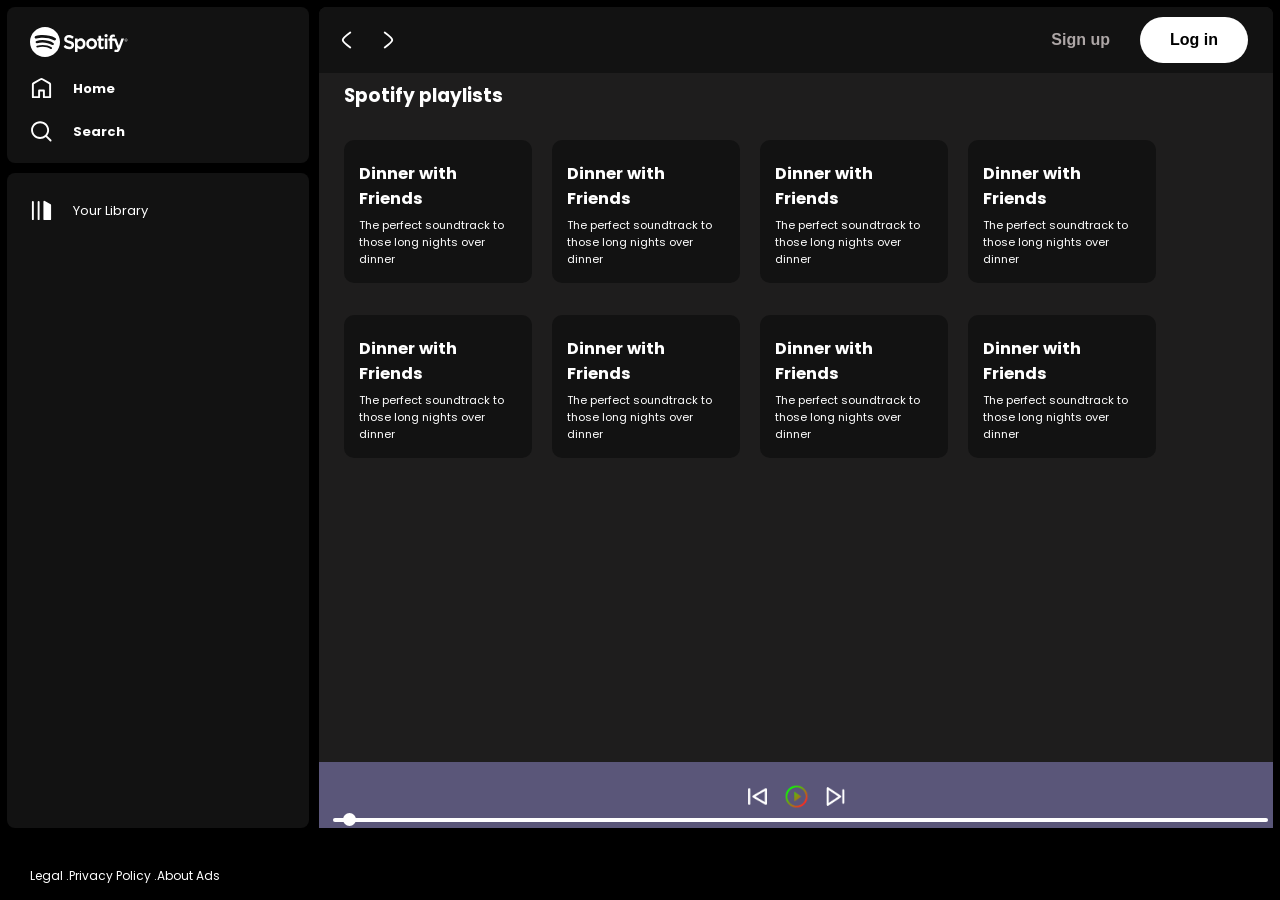
==== commit c1ede052: "responsive" ====
--- a/index.html
+++ b/index.html
@@ -91,10 +91,11 @@
         <!-- main container-right-spotifyplaylist-card part -->
         <div class="cardcollection" id="cardcollection">
           <div class="card">
+            <div class="play"><img src="cardplay.png" height="17px"></div>
             <img aria-hidden="false" draggable="false" loading="lazy"
               src="https://i.scdn.co/image/ab67706f000000026e515187c071e45918e9f0de" data-testid="card-image" alt=""
               class="mMx2LUixlnN_Fu45JpFB SKJSok3LfyedjZjujmFt Yn2Ei5QZn19gria6LjZj">
-            <h2>Dinner with Friends</h2>
+            <h2>Dinner  with Friends</h2>
             <p>The perfect soundtrack to those long nights over dinner</p>
           </div>
 
@@ -154,10 +155,10 @@
             <p>The perfect soundtrack to those long nights over dinner</p>
           </div>
         </div>
-        <div class="seekbar"></div>
-        <div class="circle"></div>
-
+       
         <div class="plybar">
+          <div class="seekbar"></div>
+          <div class="circle"></div>
           <div class="abovebar">
             <div class="songinfo"></div>
             <div class="songbuttons">
--- a/style.css
+++ b/style.css
@@ -1,4 +1,8 @@
 @import url('https://fonts.googleapis.com/css2?family=Poppins:wght@400;500;600;700;800&display=swap');
+
+:root{
+    --a:0;
+}
 
 * {
     margin: 0;
@@ -47,6 +51,8 @@
 .invert {
     filter: invert(1);
 }
+
+
 
 /* main container*/
 .container {
@@ -83,21 +89,6 @@
 .home li svg {
     width: 23px;
 }
-
-
-/* close for mobile view */
-.close{
-    position: absolute;
-    left: 21vw;
-    top: 30px;
-    display: none;
-}
-
-.hamburger{
-    display: none;
-}
-
-
 
 /* container-left-library part */
 .library {
@@ -121,7 +112,6 @@
     width: 23px;
 }
 
-
 .side-plybtn {
     position: absolute;
     right: 10px;
@@ -129,11 +119,10 @@
 }
 
 .songList {
-    height: 405PX;
+    height: 400PX;
     overflow-y: scroll;
     margin-top: 20px;
 }
-
 
 .songList UL {
     padding-right: 20PX;
@@ -155,11 +144,9 @@
     display: flex;
 }
 
-
-
 .libraryfooter {
     position: absolute;
-    bottom: 10px;
+    bottom: 15px;
     font-size: 12px;
 }
 
@@ -172,19 +159,7 @@
     position: relative;
 }
 
-
-
 /* container-right-header part of container */
-.nav{
-    display: flex;
-    gap: 7px;
-}
-
-.closlogo{
-    display: flex;
-    justify-content: space-between;
-}
-
 .right .header {
     display: flex;
     justify-content: space-between;
@@ -238,17 +213,13 @@
     background-color: rgb(232, 223, 223);
 }
 
-
-
-
 /* container-right-spotifylists part of container */
 .spotifyplaylist {
     padding: 8px 25px;
 }
 
-
 .spotifyplaylist> :first-child {
-    margin-bottom: 8px;
+    margin-bottom: 18px;
 }
 
 .cardcollection {
@@ -260,10 +231,23 @@
 }
 
 
-
-
-
 /* container-right-spotifylists cards  part of container */
+.play{
+    width: 35px;
+    height: 35px;
+    background-color: rgb(8, 178, 11);
+    border-radius: 50%;
+    padding: 7px;
+    display: flex;
+    justify-content: center;
+    align-items: center;
+    position: absolute;
+    top: 248px;
+    left: 140px;
+    opacity: var(--a);
+    transition: all ease-in-out;
+}
+
 .card {
     width: 158px;
     font-size: 11px;
@@ -274,8 +258,15 @@
     border-radius: 10px;
     gap: 6px;
     background-color: #121212;
-
-}
+    transition: all 1.5s;
+}
+
+.card:hover{
+    background-color: #272626;
+    cursor: pointer;
+    --a:1;
+}
+
 
 .card img {
     width: 100%;
@@ -283,22 +274,16 @@
     border-radius: 6px;
 }
 
-
-
-
-
 /* play-bar-sng-ply */
-
 .seekbar {
     position: absolute;
-    bottom: 4px;
+    bottom: 6px;
     height: 4px;
-    width: 90%;
-    margin-left: 2.5%;
-    background-color: rgb(6, 6, 6);
+    width: 98%;
+    margin-left: 1.5%;
+    background-color: rgb(0, 0, 0);
     border-radius: 12px;
     z-index: 9999;
-    filter: invert();
     cursor: pointer;
 }
 
@@ -306,12 +291,12 @@
     height: 13px;
     width: 13px;
     border-radius: 25px;
-    background-color: rgb(255, 255, 255);
+    background-color: #000000;
     position: relative;
-    bottom: 5px;
-    left: 0%;
-    transition: left 0.6s;
-    filter: invert();
+    top: 42px;
+    left: 20px;
+    left: 2.5%;
+    transition: left 0.5s;
 }
 
 .plybar {
@@ -319,37 +304,32 @@
     bottom: 0;
     left: 0;
     width: 100%;
-    background-color: rgb(255, 255, 255);
+    background-color: rgb(165, 169, 134);
     padding-top: 9px;
     padding-bottom: 12px;
     filter: invert();
-   /* display: flex;*/
-   /* justify-content: center;*/
-   /* justify-items: center;*/
-}
-
-.songinfo{
+}
+
+.songinfo {
     color: #050505;
     padding: 0 12px;
 }
 
-
 .songtime {
-    width: 125px;
     color: #050505;
     padding: 0 12px;
 }
 
 .abovebar {
- display: flex;
-justify-content: space-between;
+    display: flex;
+    justify-content: space-between;
 }
 
 .songbuttons {
     cursor: pointer;
 }
 
-.songplybutton{
+.songplybutton {
     padding: 0 5px;
 }
 
@@ -397,10 +377,32 @@
 
 
 
+/* close for mobile view */
+.close {
+    display: none;
+}
+
+.hamburger {
+    display: none;
+}
+
+.nav {
+    display: flex;
+    gap: 7px;
+}
+
+.closlogo {
+    display: flex;
+    justify-content: space-between;
+    align-items: center;
+}
+
+
+
 
 /* media query for 1050 size screen */
 @media screen and (max-width:1050px) {
-     .left {
+    .left {
         position: absolute;
         left: -120%;
         transition: all .3s;
@@ -408,83 +410,124 @@
         background-color: #050505;
     }
 
-    .home {
-       width: 88vw;
-    }
-
+    .home,
     .library {
-        width: 88vw;
+        width: 30vw;
+    }
+
+    .libraryfooter {
+        display: none;
+    }
+
+    .right {
+        width: 100vw;
+    }
+
+    .circle {
+        top: 39px;
     }
 
     .plybar {
-        width: 100%;
-    }
-
-     .right {
-        width: 100vw;
-        height: 100vh;
-    }
-
-    .close{
+        width: 97%;
+        background-color: rgb(165, 169, 134);
+        margin: 0px 8px;
+        border-radius: 8px;
+        margin-bottom: 10px;
+    }
+
+    .close {
         display: block;
     }
-    
-    .hamburger{
+
+    .seekbar {
+        width: 98%;
+    }
+
+    .hamburger {
         display: block;
     }
 
-}
+    .cardcollection {
+        max-height: 66vh;
+        margin-bottom: 75px;
+    }
+}
+
 
 /* media query for 880 size screen */
 @media screen and (max-width:880px) {
-    .right {
-        width: 100vw;
-        height: 100vh;
-    }
-
-    .plybar {
-        width: 100%;
-    }
-
-    .seekbar {
-        width: 100%;
+
+    .home,
+    .library {
+        width: 40vw;
     }
 }
 
 
 /* media query for 700 size screen */
 @media screen and (max-width:700px) {
-    .seekbar {
-        width: 100%;
-    }
-}
-
-/* media query for 625 size screen */
-@media screen and (max-width:625px) {
-    .seekbar {
-        width: 85%;
-    }
-}
+
+    .home,
+    .library {
+        width: 50vw;
+    }
+}
+
 
 /* media query for 500 size screen */
 @media screen and (max-width:500px) {
-    .right {
-        width: 100vw;
+
+    .home,
+    .library {
+        width: 87vw;
     }
 
     .plybar {
-        width: 100%;
+        width: 95%;
+        font-size: 8px;
     }
 
     .seekbar {
-        width: 82%;
-        margin-bottom: 6px;
+        width: 95%;
+        margin-bottom: 0;
+    }
+
+    .songplybutton {
+        width: 20px;
+        height: 20px;
+        padding: 0 1px;
+    }
+
+    .circle {
+        top: 34px;
+    }
+
+    .cardcollection {
+        max-height: 66vh;
+        margin-bottom: 65px;
+        justify-content: center;
+    }
+
+    .card {
+        width: 80vw;
+        margin: 0;
     }
 
     .right .header .buttn>:nth-child(2) {
         padding: 10px 16px;
         margin-right: 1px;
     }
-}
-
-
+
+    .spotifyplaylist {
+        padding: 18px 10px;
+    }
+}
+
+
+/* media query for 320 size screen */
+@media screen and (max-width:340px) {
+    .cardcollection {
+        max-height: 50vh;
+        margin-bottom: 80px;
+    }
+}
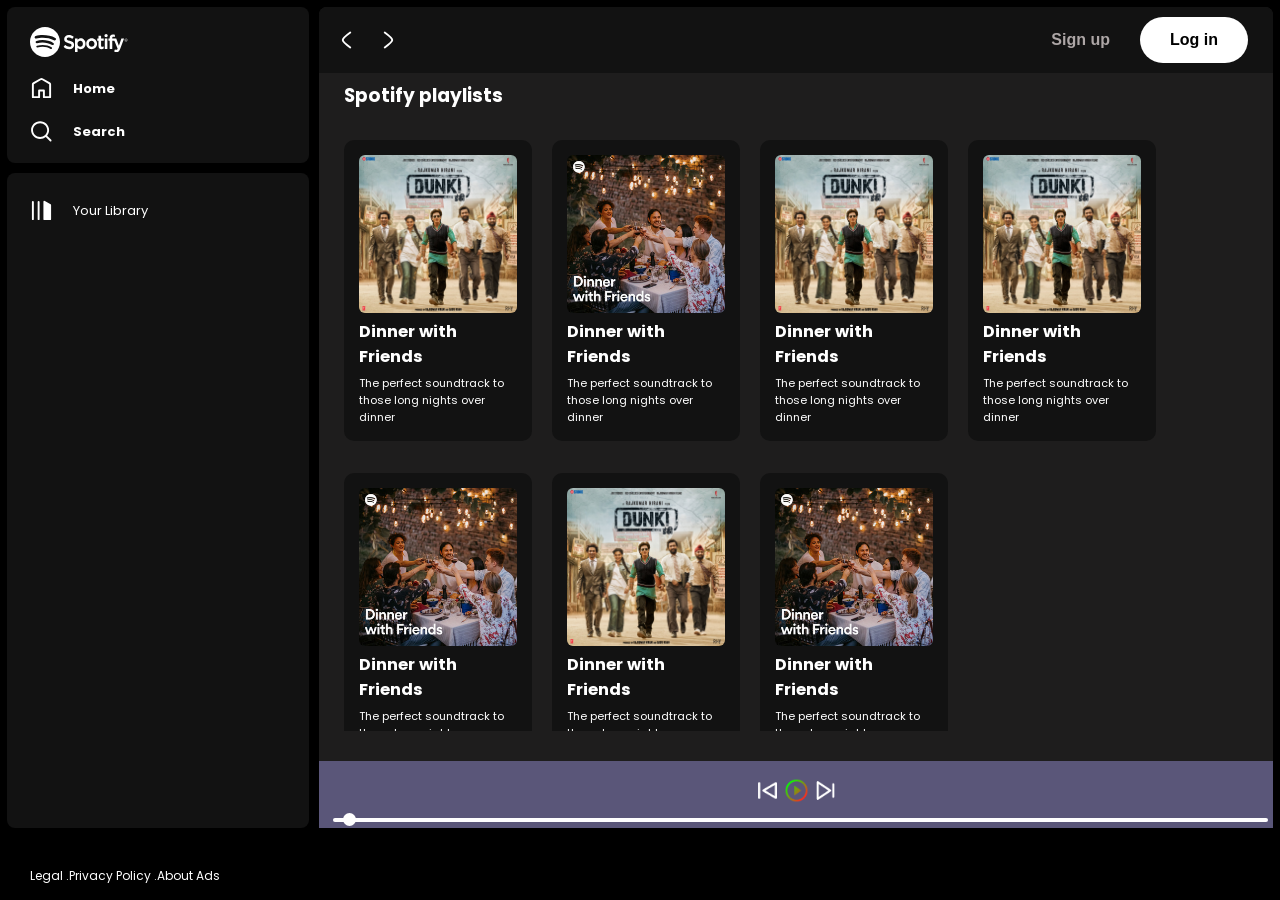
==== commit 77032b4f: "responsive nav and playbar" ====
--- a/index.html
+++ b/index.html
@@ -4,6 +4,7 @@
 <head>
   <meta charset="UTF-8">
   <meta name="viewport" content="width=device-width, initial-scale=1.0">
+  <meta name="google-site-verification" content="41KAdy6Ni-9hfC2nr8sj3B5UBjnj8WkvTqyudr4c5Tc" />
   <title>Spotify - Web Player: Music for everyone</title>
   <link rel="icon" href="https://open.spotifycdn.com/cdn/images/favicon.0f31d2ea.ico">
   <link rel="stylesheet" href="style.css">
@@ -90,89 +91,78 @@
         <h3>Spotify playlists</h3>
         <!-- main container-right-spotifyplaylist-card part -->
         <div class="cardcollection" id="cardcollection">
+
           <div class="card">
             <div class="play"><img src="cardplay.png" height="17px"></div>
-            <img aria-hidden="false" draggable="false" loading="lazy"
-              src="https://i.scdn.co/image/ab67706f000000026e515187c071e45918e9f0de" data-testid="card-image" alt=""
-              class="mMx2LUixlnN_Fu45JpFB SKJSok3LfyedjZjujmFt Yn2Ei5QZn19gria6LjZj">
-            <h2>Dinner  with Friends</h2>
+            <img src="coverfirst.jpeg">
+            <h2>Dinner with Friends</h2>
             <p>The perfect soundtrack to those long nights over dinner</p>
           </div>
 
+
           <div class="card">
-            <img aria-hidden="false" draggable="false" loading="lazy"
-              src="https://i.scdn.co/image/ab67706f000000026e515187c071e45918e9f0de" data-testid="card-image" alt=""
-              class="mMx2LUixlnN_Fu45JpFB SKJSok3LfyedjZjujmFt Yn2Ei5QZn19gria6LjZj">
+            <div class="play"><img src="cardplay.png" height="17px"></div>
+            <img src="coversecond.jpeg">
             <h2>Dinner with Friends</h2>
             <p>The perfect soundtrack to those long nights over dinner</p>
           </div>
 
           <div class="card">
-            <img aria-hidden="false" draggable="false" loading="lazy"
-              src="https://i.scdn.co/image/ab67706f000000026e515187c071e45918e9f0de" data-testid="card-image" alt=""
-              class="mMx2LUixlnN_Fu45JpFB SKJSok3LfyedjZjujmFt Yn2Ei5QZn19gria6LjZj">
+            <div class="play"><img src="cardplay.png" height="17px"></div>
+            <img src="coverfirst.jpeg">
+            <h2>Dinner with Friends</h2>
+            <p>The perfect soundtrack to those long nights over dinner</p>
+          </div>
+
+
+          <div class="card">
+            <div class="play"><img src="cardplay.png" height="17px"></div>
+            <img src="coverfirst.jpeg">
+            <h2>Dinner with Friends</h2>
+            <p>The perfect soundtrack to those long nights over dinner</p>
+          </div>
+
+
+          <div class="card">
+            <div class="play"><img src="cardplay.png" height="17px"></div>
+            <img src="coversecond.jpeg">
             <h2>Dinner with Friends</h2>
             <p>The perfect soundtrack to those long nights over dinner</p>
           </div>
 
           <div class="card">
-            <img aria-hidden="false" draggable="false" loading="lazy"
-              src="https://i.scdn.co/image/ab67706f000000026e515187c071e45918e9f0de" data-testid="card-image" alt=""
-              class="mMx2LUixlnN_Fu45JpFB SKJSok3LfyedjZjujmFt Yn2Ei5QZn19gria6LjZj">
+            <div class="play"><img src="cardplay.png" height="17px"></div>
+            <img src="coverfirst.jpeg">
             <h2>Dinner with Friends</h2>
             <p>The perfect soundtrack to those long nights over dinner</p>
           </div>
 
           <div class="card">
-            <img aria-hidden="false" draggable="false" loading="lazy"
-              src="https://i.scdn.co/image/ab67706f000000026e515187c071e45918e9f0de" data-testid="card-image" alt=""
-              class="mMx2LUixlnN_Fu45JpFB SKJSok3LfyedjZjujmFt Yn2Ei5QZn19gria6LjZj">
+            <div class="play"><img src="cardplay.png" height="17px"></div>
+            <img src="coversecond.jpeg">
             <h2>Dinner with Friends</h2>
             <p>The perfect soundtrack to those long nights over dinner</p>
           </div>
 
-          <div class="card">
-            <img aria-hidden="false" draggable="false" loading="lazy"
-              src="https://i.scdn.co/image/ab67706f000000026e515187c071e45918e9f0de" data-testid="card-image" alt=""
-              class="mMx2LUixlnN_Fu45JpFB SKJSok3LfyedjZjujmFt Yn2Ei5QZn19gria6LjZj">
-            <h2>Dinner with Friends</h2>
-            <p>The perfect soundtrack to those long nights over dinner</p>
-          </div>
 
-          <div class="card">
-            <img aria-hidden="false" draggable="false" loading="lazy"
-              src="https://i.scdn.co/image/ab67706f000000026e515187c071e45918e9f0de" data-testid="card-image" alt=""
-              class="mMx2LUixlnN_Fu45JpFB SKJSok3LfyedjZjujmFt Yn2Ei5QZn19gria6LjZj">
-            <h2>Dinner with Friends</h2>
-            <p>The perfect soundtrack to those long nights over dinner</p>
-          </div>
 
-          <div class="card">
-            <img aria-hidden="false" draggable="false" loading="lazy"
-              src="https://i.scdn.co/image/ab67706f000000026e515187c071e45918e9f0de" data-testid="card-image" alt=""
-              class="mMx2LUixlnN_Fu45JpFB SKJSok3LfyedjZjujmFt Yn2Ei5QZn19gria6LjZj">
-            <h2>Dinner with Friends</h2>
-            <p>The perfect soundtrack to those long nights over dinner</p>
-          </div>
-        </div>
-       
-        <div class="plybar">
-          <div class="seekbar"></div>
-          <div class="circle"></div>
-          <div class="abovebar">
-            <div class="songinfo"></div>
-            <div class="songbuttons">
-              <img id="previous" height="25px" class="songplybutton" src="plybarimg/rewind-button.png">
-              <img id="play"  height="25px" class="songplybutton" src="plybarimg/play.png">
-              <img id="next"  height="25px" class="songplybutton" src="plybarimg/next.png">
+          <div class="plybar">
+            <div class="seekbar"></div>
+            <div class="circle"></div>
+            <div class="abovebar">
+              <div class="songinfo"></div>
+              <div class="songbuttons">
+                <img id="previous" height="25px" class="songplybutton" src="plybarimg/rewind-button.png">
+                <img id="play" height="25px" class="songplybutton" src="plybarimg/play.png">
+                <img id="next" height="25px" class="songplybutton" src="plybarimg/next.png">
+              </div>
+              <div class="songtime"></div>
             </div>
-            <div class="songtime"></div>
           </div>
         </div>
       </div>
-    </div>
 
-    <script src="scriptt.js"></script>
+      <script src="scriptt.js"></script>
 
 </body>
 
--- a/style.css
+++ b/style.css
@@ -1,7 +1,7 @@
 @import url('https://fonts.googleapis.com/css2?family=Poppins:wght@400;500;600;700;800&display=swap');
 
-:root{
-    --a:0;
+:root {
+    --a: 0;
 }
 
 * {
@@ -227,28 +227,29 @@
     gap: 20px;
     flex-wrap: wrap;
     overflow-y: scroll;
-    max-height: 70vh;
+    max-height: 67vh;
 }
 
 
 /* container-right-spotifylists cards  part of container */
-.play{
+.play {
     width: 35px;
     height: 35px;
-    background-color: rgb(8, 178, 11);
+    background-color: rgb(36, 156, 38);
     border-radius: 50%;
     padding: 7px;
     display: flex;
     justify-content: center;
     align-items: center;
     position: absolute;
-    top: 248px;
-    left: 140px;
+    top: 118px;
+    left: 117px;
     opacity: var(--a);
     transition: all ease-in-out;
 }
 
 .card {
+    position: relative;
     width: 158px;
     font-size: 11px;
     display: flex;
@@ -261,10 +262,10 @@
     transition: all 1.5s;
 }
 
-.card:hover{
+.card:hover {
     background-color: #272626;
     cursor: pointer;
-    --a:1;
+    --a: 1;
 }
 
 
@@ -293,7 +294,7 @@
     border-radius: 25px;
     background-color: #000000;
     position: relative;
-    top: 42px;
+    top: 48px;
     left: 20px;
     left: 2.5%;
     transition: left 0.5s;
@@ -305,34 +306,33 @@
     left: 0;
     width: 100%;
     background-color: rgb(165, 169, 134);
-    padding-top: 9px;
-    padding-bottom: 12px;
+    padding-top: 4px;
+    padding-bottom: 18px;
     filter: invert();
 }
 
 .songinfo {
     color: #050505;
-    padding: 0 12px;
+    margin-left: 20px;
+    max-width: 170px;
 }
 
 .songtime {
     color: #050505;
-    padding: 0 12px;
+    margin-right: 20px;
+    max-width: 170px;
+
 }
 
 .abovebar {
     display: flex;
     justify-content: space-between;
+    align-items: center;
 }
 
 .songbuttons {
     cursor: pointer;
 }
-
-.songplybutton {
-    padding: 0 5px;
-}
-
 
 
 /* dark color scroll bARRR */
@@ -424,7 +424,7 @@
     }
 
     .circle {
-        top: 39px;
+        top: 47px;
     }
 
     .plybar {
@@ -435,28 +435,28 @@
         margin-bottom: 10px;
     }
 
+    .seekbar {
+        width: 94%;
+        margin-left: 18px;
+    }
+
     .close {
         display: block;
     }
 
-    .seekbar {
-        width: 98%;
-    }
-
     .hamburger {
         display: block;
     }
 
     .cardcollection {
-        max-height: 66vh;
-        margin-bottom: 75px;
+        max-height: 67vh;
+        margin-bottom: 80px;
     }
 }
 
 
 /* media query for 880 size screen */
 @media screen and (max-width:880px) {
-
     .home,
     .library {
         width: 40vw;
@@ -466,7 +466,6 @@
 
 /* media query for 700 size screen */
 @media screen and (max-width:700px) {
-
     .home,
     .library {
         width: 50vw;
@@ -476,20 +475,52 @@
 
 /* media query for 500 size screen */
 @media screen and (max-width:500px) {
-
     .home,
     .library {
         width: 87vw;
     }
 
+    .right .header .buttn>:nth-child(2) {
+        padding: 10px 16px;
+        margin-right: 1px;
+    }
+
+    .spotifyplaylist {
+        padding: 18px 10px;
+    }
+
+    .cardcollection {
+        max-height: 64vh;
+        margin-bottom: 70px;
+        justify-content: center;
+    }
+
+    .card {
+        width: 80vw;
+        margin: 0;
+    }
+
     .plybar {
         width: 95%;
         font-size: 8px;
     }
 
     .seekbar {
-        width: 95%;
-        margin-bottom: 0;
+        width: 90%;
+        margin-bottom: 6px;
+    }
+
+    .circle {
+        top: 41px;
+    }
+
+    .abovebar {
+        margin-bottom: 8px;
+    }
+
+    .songinfo,
+    songtime {
+        max-width: 70px;
     }
 
     .songplybutton {
@@ -498,28 +529,9 @@
         padding: 0 1px;
     }
 
-    .circle {
-        top: 34px;
-    }
-
-    .cardcollection {
-        max-height: 66vh;
-        margin-bottom: 65px;
-        justify-content: center;
-    }
-
-    .card {
-        width: 80vw;
-        margin: 0;
-    }
-
-    .right .header .buttn>:nth-child(2) {
-        padding: 10px 16px;
-        margin-right: 1px;
-    }
-
-    .spotifyplaylist {
-        padding: 18px 10px;
+    .play {
+        top: 238px;
+        left: 237px;
     }
 }
 
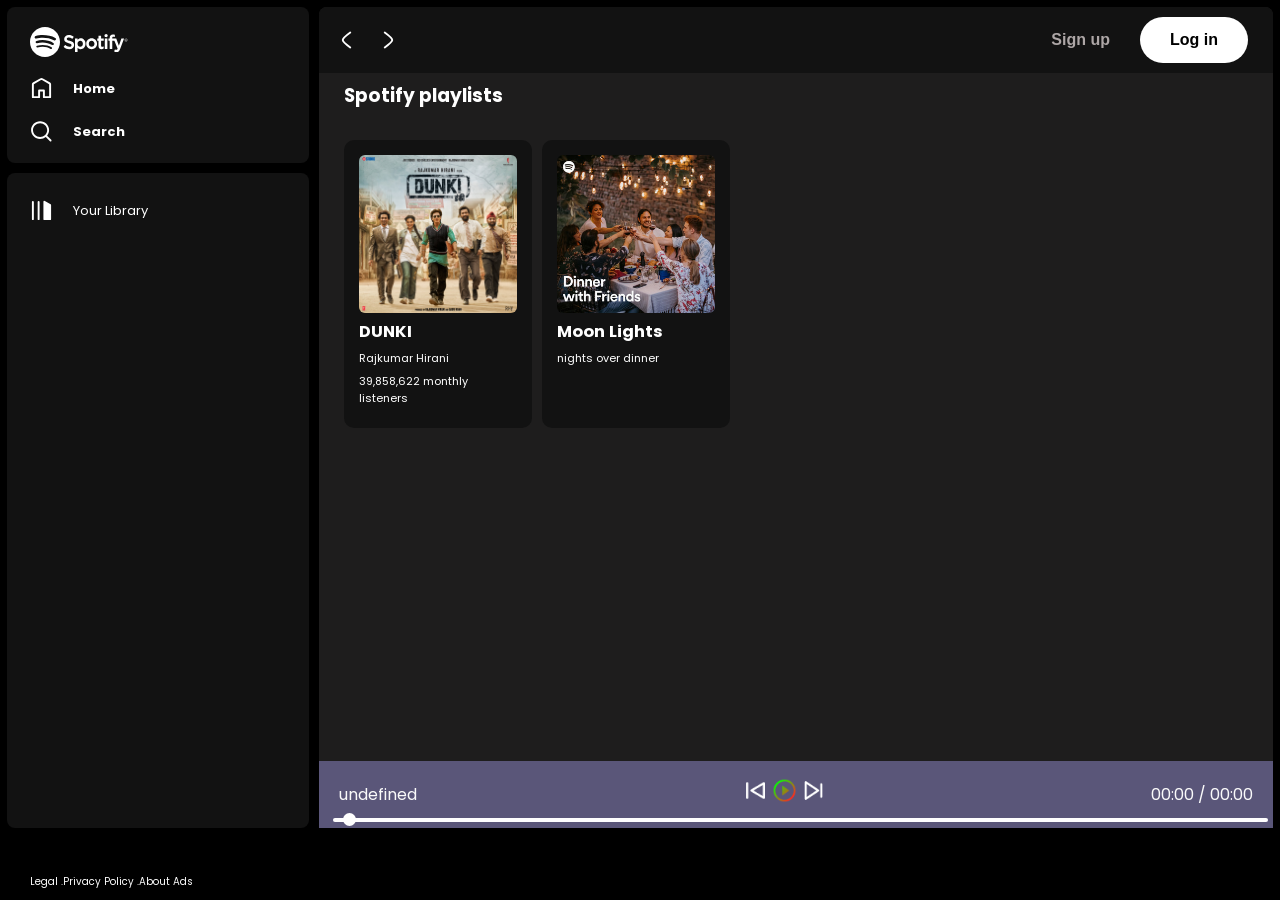
==== commit dec2422e: "add js for song play off and next.." ====
--- a/index.html
+++ b/index.html
@@ -7,7 +7,7 @@
   <meta name="google-site-verification" content="41KAdy6Ni-9hfC2nr8sj3B5UBjnj8WkvTqyudr4c5Tc" />
   <title>Spotify - Web Player: Music for everyone</title>
   <link rel="icon" href="https://open.spotifycdn.com/cdn/images/favicon.0f31d2ea.ico">
-  <link rel="stylesheet" href="style.css">
+  <link rel="stylesheet" href="style/style.css">
 </head>
 
 <body>
@@ -27,7 +27,7 @@
           </svg>
 
           <div class="close">
-            <img src="close.png" width="15px" class="invert">
+            <img src="img/close.png" width="15px" class="invert">
           </div>
         </div>
 
@@ -75,9 +75,9 @@
       <div class="header">
         <!-- main container-right-header-nav part -->
         <div class="nav">
-          <img src="humburger.png" class="invert  hamburger" height="30">
-          <img src="leftnav.svg" height="30px">
-          <img src="rightnav.svg" height="30px">
+          <img src="img/humburger.png" class="invert  hamburger" height="30">
+          <img src="img/leftnav.svg" height="30px">
+          <img src="img/rightnav.svg" height="30px">
         </div>
         <!-- main container-right-header-buttn part -->
         <div class="buttn">
@@ -92,56 +92,19 @@
         <!-- main container-right-spotifyplaylist-card part -->
         <div class="cardcollection" id="cardcollection">
 
-          <div class="card">
-            <div class="play"><img src="cardplay.png" height="17px"></div>
-            <img src="coverfirst.jpeg">
-            <h2>Dinner with Friends</h2>
-            <p>The perfect soundtrack to those long nights over dinner</p>
+          <div data-folder="cn" class="card">
+            <div class="play"><img src="img/cardplay.png" height="17px"></div>
+            <img src="img/coverfirst.jpeg">
+            <h2>DUNKI</h2>
+            <p>Rajkumar Hirani <div> 39,858,622 monthly listeners</div>
+            </p>
           </div>
 
-
-          <div class="card">
-            <div class="play"><img src="cardplay.png" height="17px"></div>
-            <img src="coversecond.jpeg">
-            <h2>Dinner with Friends</h2>
-            <p>The perfect soundtrack to those long nights over dinner</p>
-          </div>
-
-          <div class="card">
-            <div class="play"><img src="cardplay.png" height="17px"></div>
-            <img src="coverfirst.jpeg">
-            <h2>Dinner with Friends</h2>
-            <p>The perfect soundtrack to those long nights over dinner</p>
-          </div>
-
-
-          <div class="card">
-            <div class="play"><img src="cardplay.png" height="17px"></div>
-            <img src="coverfirst.jpeg">
-            <h2>Dinner with Friends</h2>
-            <p>The perfect soundtrack to those long nights over dinner</p>
-          </div>
-
-
-          <div class="card">
-            <div class="play"><img src="cardplay.png" height="17px"></div>
-            <img src="coversecond.jpeg">
-            <h2>Dinner with Friends</h2>
-            <p>The perfect soundtrack to those long nights over dinner</p>
-          </div>
-
-          <div class="card">
-            <div class="play"><img src="cardplay.png" height="17px"></div>
-            <img src="coverfirst.jpeg">
-            <h2>Dinner with Friends</h2>
-            <p>The perfect soundtrack to those long nights over dinner</p>
-          </div>
-
-          <div class="card">
-            <div class="play"><img src="cardplay.png" height="17px"></div>
-            <img src="coversecond.jpeg">
-            <h2>Dinner with Friends</h2>
-            <p>The perfect soundtrack to those long nights over dinner</p>
+          <div data-folder="sc" class="card">
+            <div class="play"><img src="img/cardplay.png" height="17px"></div>
+            <img src="img/coversecond.jpeg">
+            <h2>Moon Lights</h2>
+            <p> nights over dinner</p>
           </div>
 
 
@@ -162,7 +125,7 @@
         </div>
       </div>
 
-      <script src="scriptt.js"></script>
+      <script src="js/scriptt.js"></script>
 
 </body>
 
--- a/style/style.css
+++ b/style/style.css
@@ -0,0 +1,545 @@
+@import url('https://fonts.googleapis.com/css2?family=Poppins:wght@400;500;600;700;800&display=swap');
+
+:root {
+    --a: 0;
+}
+
+* {
+    margin: 0;
+    padding: 0;
+}
+
+body {
+    background-color: black;
+    color: white;
+    font-family: "Poppins", sans-serif;
+    font-weight: 400;
+    font-style: normal;
+}
+
+.poppins-regular {
+    font-family: "Poppins", sans-serif;
+    font-weight: 400;
+    font-style: normal;
+}
+
+.poppins-medium {
+    font-family: "Poppins", sans-serif;
+    font-weight: 500;
+    font-style: normal;
+}
+
+.poppins-semibold {
+    font-family: "Poppins", sans-serif;
+    font-weight: 600;
+    font-style: normal;
+}
+
+.poppins-bold {
+    font-family: "Poppins", sans-serif;
+    font-weight: 700;
+    font-style: normal;
+}
+
+.poppins-extrabold {
+    font-family: "Poppins", sans-serif;
+    font-weight: 800;
+    font-style: normal;
+}
+
+
+.invert {
+    filter: invert(1);
+}
+
+
+
+/* main container*/
+.container {
+    display: flex;
+    gap: 10px;
+    padding: 7px;
+}
+
+/* container-left part of container */
+.left {
+    display: flex;
+    flex-direction: column;
+    gap: 10px;
+}
+
+/* container-left-home part */
+.home {
+    width: 20vw;
+    background-color: #121212;
+    color: white;
+    border-radius: 8px;
+    padding: 20px 23px;
+}
+
+.home li {
+    list-style: none;
+    display: flex;
+    align-items: center;
+    margin-top: 20px;
+    gap: 20px;
+    font-size: small;
+}
+
+.home li svg {
+    width: 23px;
+}
+
+/* container-left-library part */
+.library {
+    width: 20vw;
+    background-color: #121212;
+    color: white;
+    border-radius: 8px;
+    padding: 26px 23px;
+    height: 67vh;
+}
+
+.library li {
+    list-style: none;
+    display: flex;
+    align-items: center;
+    gap: 20px;
+    font-size: small;
+}
+
+.library li svg {
+    width: 23px;
+}
+
+.side-plybtn {
+    position: absolute;
+    right: 10px;
+    margin-top: 6px;
+}
+
+.songList {
+    height: 400PX;
+    overflow-y: scroll;
+    margin-top: 20px;
+}
+
+.songList UL {
+    padding-right: 20PX;
+    padding: 0 20PX 0 0;
+}
+
+.songList ul li {
+    display: flex;
+    gap: 14px;
+    margin-top: 12px;
+    font-size: 10px;
+    width: 100%;
+    margin: 13px 0;
+    padding: 12px 8px;
+    background-color: rgb(36, 34, 34);
+    border-radius: 8px;
+    cursor: pointer;
+    position: relative;
+    display: flex;
+}
+
+.libraryfooter {
+    position: absolute;
+    bottom: 10px;
+    font-size: 10px;
+}
+
+
+/* container-right part of container */
+.right {
+    width: 80vw;
+    border-radius: 8px;
+    background-color: #1e1d1d;
+    position: relative;
+}
+
+/* container-right-header part of container */
+.right .header {
+    display: flex;
+    justify-content: space-between;
+    align-items: center;
+    border-top-right-radius: 8px;
+    border-top-left-radius: 8px;
+    padding: 10px;
+    color: white;
+    background-color: #121212;
+}
+
+.right .header .nav img {
+    width: 35px;
+}
+
+.right .header .buttn {
+    display: flex;
+    gap: 30px;
+}
+
+.right .header .buttn button {
+    background-color: #121212;
+    border: none;
+}
+
+.right .header .buttn> :first-child {
+    color: rgb(173, 166, 166);
+    font-size: 16px;
+    font-weight: bold;
+    font-weight: 900px;
+}
+
+.right .header .buttn> :first-child:hover {
+    font-size: 1.1rem;
+    color: white;
+}
+
+.right .header .buttn>:nth-child(2) {
+    color: black;
+    background-color: #fff;
+    border-radius: 28px;
+    padding: 14px 30px;
+    font-weight: 600;
+    font-size: 16px;
+    margin-right: 15px;
+}
+
+.right .header .buttn>:nth-child(2):hover {
+    font-weight: bold;
+    padding: 14px 31px;
+    background-color: rgb(232, 223, 223);
+}
+
+/* container-right-spotifylists part of container */
+.spotifyplaylist {
+    padding: 8px 25px;
+}
+
+.spotifyplaylist> :first-child {
+    margin-bottom: 18px;
+}
+
+.cardcollection {
+    display: flex;
+    gap: 10px;
+    flex-wrap: wrap;
+    overflow-y: scroll;
+    max-height: 67vh;
+}
+
+
+/* container-right-spotifylists cards  part of container */
+.play {
+    width: 35px;
+    height: 35px;
+    background-color: rgb(27, 133, 29);
+    border-radius: 50%;
+    padding: 7px;
+    display: flex;
+    justify-content: center;
+    align-items: center;
+    position: absolute;
+    top: 118px;
+    left: 117px;
+    opacity: var(--a);
+    transition: all ease-in-out;
+}
+
+.card {
+    position: relative;
+    width: 158px;
+    font-size: 11px;
+    display: flex;
+    flex-direction: column;
+    padding: 15px;
+    margin-top: 12px;
+    border-radius: 10px;
+    gap: 6px;
+    background-color: #121212;
+    transition: all 1.5s;
+}
+
+.card:hover {
+    background-color: #272626;
+    cursor: pointer;
+    --a: 1;
+}
+
+
+.card img {
+    width: 100%;
+    object-fit: contain;
+    border-radius: 6px;
+}
+
+/* play-bar-sng-ply */
+.seekbar {
+    position: absolute;
+    bottom: 6px;
+    height: 4px;
+    width: 98%;
+    margin-left: 1.5%;
+    background-color: rgb(0, 0, 0);
+    border-radius: 12px;
+    z-index: 9999;
+    cursor: pointer;
+}
+
+.circle {
+    height: 13px;
+    width: 13px;
+    border-radius: 25px;
+    background-color: #000000;
+    position: relative;
+    top: 48px;
+    left: 20px;
+    left: 2.5%;
+    transition: left 0.5s;
+}
+
+.plybar {
+    position: absolute;
+    bottom: 0;
+    left: 0;
+    width: 100%;
+    background-color: rgb(165, 169, 134);
+    padding-top: 4px;
+    padding-bottom: 18px;
+    filter: invert();
+}
+
+.songinfo {
+    color: #050505;
+    margin-left: 20px;
+    max-width: 170px;
+}
+
+.songtime {
+    color: #050505;
+    margin-right: 20px;
+    max-width: 170px;
+
+}
+
+.abovebar {
+    display: flex;
+    justify-content: space-between;
+    align-items: center;
+}
+
+.songbuttons {
+    cursor: pointer;
+}
+
+
+
+/* dark color scroll bARRR */
+/* Targeting Webkit browsers (Chrome, Safari) */
+::-webkit-scrollbar {
+    width: 12px;
+}
+
+::-webkit-scrollbar-track {
+    background: #1e1e1e;
+    /* Dark background color for the track */
+}
+
+::-webkit-scrollbar-thumb {
+    background-color: #555;
+    /* Dark color for the thumb */
+    border-radius: 6px;
+    border: 3px solid #050505;
+    /* Match track background to create padding effect */
+}
+
+::-webkit-scrollbar-thumb:hover {
+    background-color: #777;
+    /* Lighter shade for hover effect */
+}
+
+/* Firefox (Version 64 and later) */
+* {
+    scrollbar-width: thin;
+    /* Smaller width for scrollbar */
+    scrollbar-color: #555 #1e1e1e;
+    /* Thumb color, Track color */
+}
+
+/* Microsoft Edge and IE 11 */
+@supports (-ms-overflow-style: none) {
+    * {
+        -ms-overflow-style: -ms-autohiding-scrollbar;
+        /* Auto-hiding scrollbar for IE 11 */
+    }
+}
+
+
+
+/* close for mobile view */
+.close {
+    display: none;
+}
+
+.hamburger {
+    display: none;
+}
+
+.nav {
+    display: flex;
+    gap: 7px;
+}
+
+.closlogo {
+    display: flex;
+    justify-content: space-between;
+    align-items: center;
+}
+
+
+
+
+/* media query for 1050 size screen */
+@media screen and (max-width:1050px) {
+    .left {
+        position: absolute;
+        left: -120%;
+        transition: all .3s;
+        z-index: 1;
+        background-color: #050505;
+    }
+
+    .home,
+    .library {
+        width: 30vw;
+    }
+
+    .libraryfooter {
+        display: none;
+    }
+
+    .right {
+        width: 100vw;
+    }
+
+    .circle {
+        top: 47px;
+    }
+
+    .plybar {
+        width: 97%;
+        background-color: rgb(165, 169, 134);
+        margin: 0px 8px;
+        border-radius: 8px;
+        margin-bottom: 10px;
+    }
+
+    .seekbar {
+        width: 94%;
+        margin-left: 18px;
+    }
+
+    .close {
+        display: block;
+    }
+
+    .hamburger {
+        display: block;
+    }
+
+    .cardcollection {
+        height: 67vh;
+        margin-bottom: 80px;
+    }
+}
+
+
+/* media query for 880 size screen */
+@media screen and (max-width:880px) {
+    .home,
+    .library {
+        width: 40vw;
+    }
+}
+
+
+/* media query for 700 size screen */
+@media screen and (max-width:700px) {
+    .home,
+    .library {
+        width: 50vw;
+    }
+}
+
+
+/* media query for 500 size screen */
+@media screen and (max-width:500px) {
+    .home,
+    .library {
+        width: 87vw;
+    }
+
+    .right .header .buttn>:nth-child(2) {
+        padding: 10px 16px;
+        margin-right: 1px;
+    }
+
+    .spotifyplaylist {
+        padding: 18px 10px;
+    }
+
+    .cardcollection {
+        max-height: 64vh;
+        margin-bottom: 70px;
+        justify-content: center;
+    }
+
+    .card {
+        width: 80vw;
+        margin: 0;
+    }
+
+    .plybar {
+        width: 95%;
+        font-size: 8px;
+    }
+
+    .seekbar {
+        width: 90%;
+        margin-bottom: 6px;
+    }
+
+    .circle {
+        top: 41px;
+    }
+
+    .abovebar {
+        margin-bottom: 8px;
+    }
+
+    .songinfo,
+    songtime {
+        max-width: 70px;
+    }
+
+    .songplybutton {
+        width: 20px;
+        height: 20px;
+    }
+
+    .play {
+        top: 238px;
+        left: 237px;
+    }
+}
+
+
+/* media query for 320 size screen */
+@media screen and (max-width:340px) {
+    .cardcollection {
+        max-height: 60vh;
+        margin-bottom: 80px;
+    }
+}
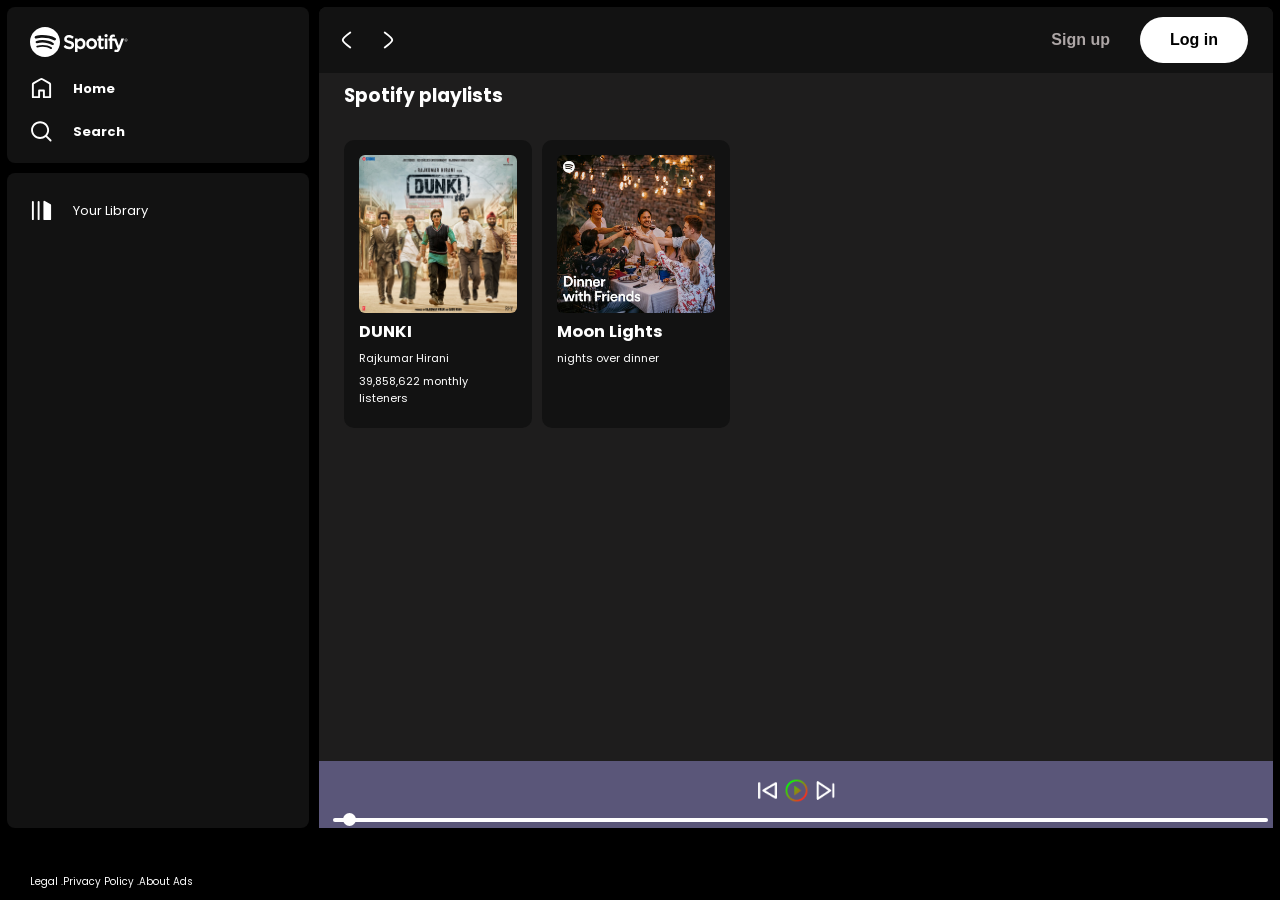
==== commit 585ab1c1: "8 jun ka changes" ====
--- a/index.html
+++ b/index.html
@@ -96,7 +96,8 @@
             <div class="play"><img src="img/cardplay.png" height="17px"></div>
             <img src="img/coverfirst.jpeg">
             <h2>DUNKI</h2>
-            <p>Rajkumar Hirani <div> 39,858,622 monthly listeners</div>
+            <p>Rajkumar Hirani
+            <div> 39,858,622 monthly listeners</div>
             </p>
           </div>
 
@@ -124,8 +125,9 @@
           </div>
         </div>
       </div>
-
-      <script src="js/scriptt.js"></script>
+    </div>
+  </div>
+  <script src="js/scriptt.js"></script>
 
 </body>
 
